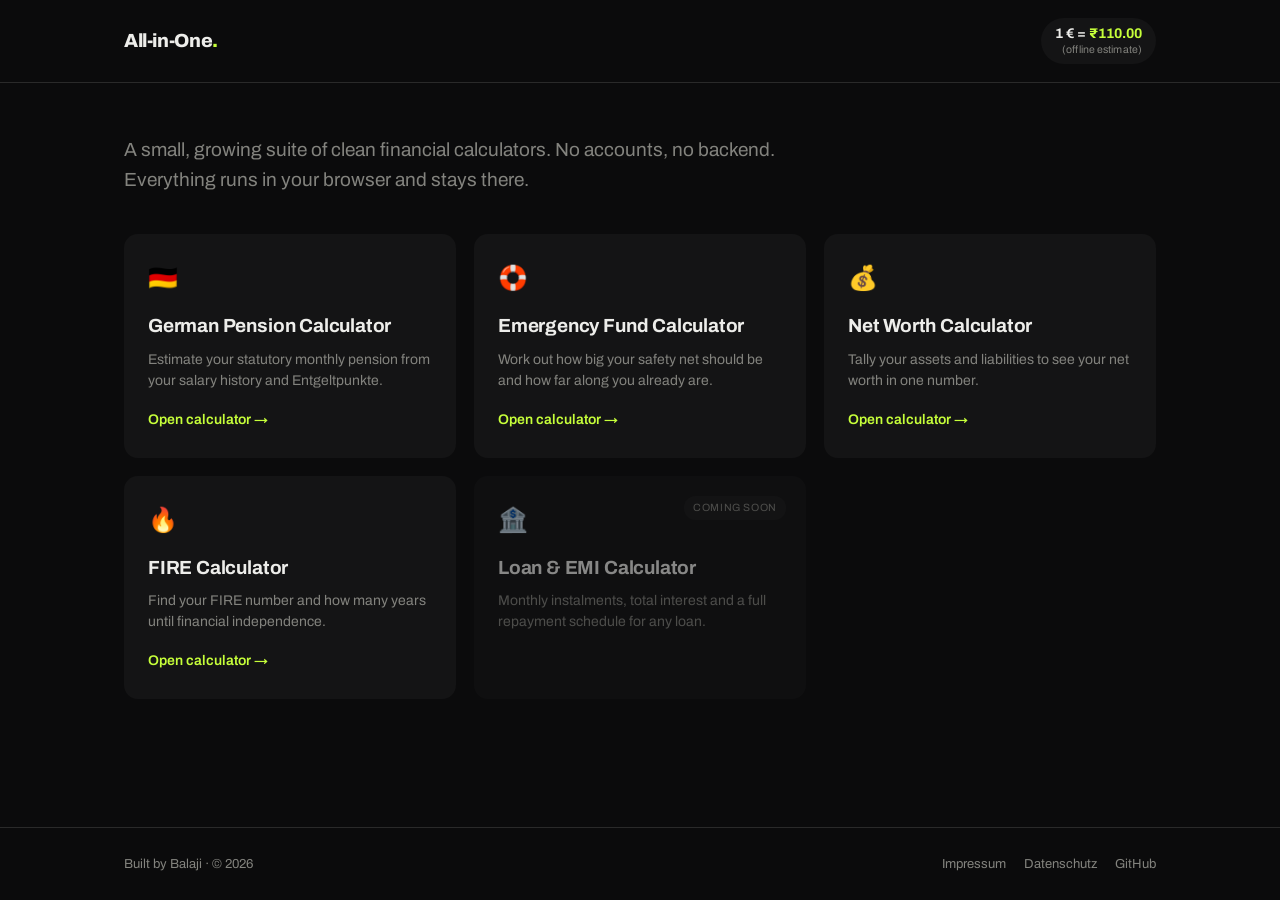
==== index.html @ dd9f87e7 "Simplify net worth, label pension scenarios, redesign scenario cards, add FIRE Part 1: Net Worth sim" ====
<!doctype html>
<html lang="en">
<head>
<meta charset="utf-8">
<meta name="viewport" content="width=device-width, initial-scale=1">
<title>All-in-One · financial calculators</title>
<meta name="description" content="A small, growing suite of clean financial calculators. No accounts, no backend. Everything runs in your browser.">
<meta name="theme-color" content="#0b0b0c">
<link rel="preconnect" href="https://fonts.googleapis.com">
<link rel="preconnect" href="https://fonts.gstatic.com" crossorigin>
<link href="https://fonts.googleapis.com/css2?family=Archivo:wght@400;500;600;700;800&display=swap" rel="stylesheet">
<link rel="stylesheet" href="shared/tokens.css">
</head>
<body data-depth="0">
<main>
  <div class="wrap">
    <p class="intro">A small, growing suite of clean financial calculators. No accounts, no backend. Everything runs in your browser and stays there.</p>

    <!-- Dashboard: shown by home.js only once a calculator has been run -->
    <section class="dashboard" id="dashboard" hidden aria-label="Your snapshot">
      <h2 class="section-kicker">Your snapshot</h2>
      <div class="dash-cards" id="dashCards"></div>
      <div class="synthesis" id="synthesis" hidden></div>
      <div class="synthesis info" id="nwNudge" hidden></div>
    </section>

    <h2 class="section-kicker" id="gridHeading" hidden>More calculators</h2>

    <section class="card-grid" aria-label="Calculators">
      <a class="calc-card" data-calc="pension" href="pension/">
        <span class="calc-icon" aria-hidden="true">🇩🇪</span>
        <h3>German Pension Calculator</h3>
        <p>Estimate your statutory monthly pension from your salary history and Entgeltpunkte.</p>
        <span class="go">Open calculator →</span>
      </a>

      <a class="calc-card" data-calc="emergency" href="emergency-fund/">
        <span class="calc-icon" aria-hidden="true">🛟</span>
        <h3>Emergency Fund Calculator</h3>
        <p>Work out how big your safety net should be and how far along you already are.</p>
        <span class="go">Open calculator →</span>
      </a>

      <a class="calc-card" data-calc="networth" href="net-worth/">
        <span class="calc-icon" aria-hidden="true">💰</span>
        <h3>Net Worth Calculator</h3>
        <p>Tally your assets and liabilities to see your net worth in one number.</p>
        <span class="go">Open calculator →</span>
      </a>

      <a class="calc-card" data-calc="fire" href="fire/">
        <span class="calc-icon" aria-hidden="true">🔥</span>
        <h3>FIRE Calculator</h3>
        <p>Find your FIRE number and how many years until financial independence.</p>
        <span class="go">Open calculator →</span>
      </a>

      <div class="calc-card soon" aria-disabled="true">
        <span class="tag">Coming soon</span>
        <span class="calc-icon" aria-hidden="true">🏦</span>
        <h3>Loan &amp; EMI Calculator</h3>
        <p>Monthly instalments, total interest and a full repayment schedule for any loan.</p>
      </div>
    </section>
  </div>
</main>
<script src="shared/app.js" defer></script>
<script src="home.js" defer></script>
</body>
</html>
---- shared/tokens.css ----
/* ---------------------------------------------------------------------------
   All-in-One: shared design tokens + components
   Identity: dark #0b0b0c bg, lime #c6ff3a accent, Archivo, near-monochrome greys.
   One stylesheet shared by every page (hub, calculators, legal).
--------------------------------------------------------------------------- */

:root{
  --bg:#0b0b0c;
  --panel:#141415;
  --panel-2:#1b1b1c;
  --line:#2a2a2a;
  --text:#ededea;
  --muted:#83837e;
  --muted-2:#5c5c58;
  --accent:#c6ff3a;
  --accent-dim:#9fd12e;
  --font:'Archivo',system-ui,-apple-system,sans-serif;
  --maxw:1080px;
  --radius:14px;
}

*{box-sizing:border-box;}
html{-webkit-text-size-adjust:100%;}
body{
  margin:0;
  background:var(--bg);
  color:var(--text);
  font-family:var(--font);
  font-size:16px;
  line-height:1.55;
  -webkit-font-smoothing:antialiased;
  text-rendering:optimizeLegibility;
  min-height:100vh;
  display:flex;
  flex-direction:column;
}
a{color:var(--accent);text-decoration:none;}
a:hover{text-decoration:underline;}
:focus-visible{outline:2px solid var(--accent);outline-offset:2px;border-radius:4px;}

.wrap{width:100%;max-width:var(--maxw);margin:0 auto;padding:0 24px;}

/* ---------- header ---------- */
.site-header{
  border-bottom:1px solid var(--line);
  padding:18px 0;
}
.site-header .wrap{display:flex;align-items:center;justify-content:space-between;gap:16px;flex-wrap:wrap;}
.brand{
  font-weight:800;
  font-size:19px;
  letter-spacing:-0.02em;
  color:var(--text);
}
.brand:hover{text-decoration:none;}
.brand .dot{color:var(--accent);}

/* EUR/INR rate pill */
.rate-pill{
  display:inline-flex;
  flex-direction:column;
  align-items:flex-end;
  gap:1px;
  background:var(--panel);
  padding:8px 14px;
  border-radius:999px;
  line-height:1.2;
}
.rate-pill .rate-main{
  font-size:14px;
  font-weight:700;
  font-variant-numeric:tabular-nums;
}
.rate-pill .rate-main .accent{color:var(--accent);}
.rate-pill .rate-sub{font-size:10.5px;color:var(--muted);letter-spacing:.01em;}
.rate-pill.loading .rate-main{color:var(--muted);}

/* ---------- main / footer ---------- */
main{flex:1 0 auto;padding:44px 0 72px;}
.site-footer{
  border-top:1px solid var(--line);
  padding:26px 0;
  color:var(--muted);
  font-size:13px;
}
.site-footer .wrap{display:flex;align-items:center;justify-content:space-between;gap:14px;flex-wrap:wrap;}
.site-footer a{color:var(--muted);}
.site-footer a:hover{color:var(--accent);text-decoration:none;}
.site-footer .legal-links{display:flex;gap:18px;flex-wrap:wrap;}

/* ---------- hero ---------- */
.hero{margin:24px 0 48px;}
.hero h1{
  font-size:clamp(40px,7vw,68px);
  font-weight:800;
  letter-spacing:-0.03em;
  line-height:1.02;
  margin:0 0 16px;
}
.hero h1 .accent{color:var(--accent);}
.hero p{font-size:clamp(16px,2.2vw,19px);color:var(--muted);max-width:52ch;margin:0;}

/* ---------- calculator card grid ---------- */
.card-grid{
  display:grid;
  grid-template-columns:repeat(auto-fill,minmax(280px,1fr));
  gap:18px;
}
.calc-card{
  display:block;
  background:var(--panel);
  border-radius:var(--radius);
  padding:26px 24px;
  color:var(--text);
  transition:background .18s ease, transform .18s ease;
  position:relative;
}
a.calc-card:hover{background:var(--panel-2);transform:translateY(-2px);text-decoration:none;}
.calc-card .calc-icon{font-size:24px;margin-bottom:14px;display:block;}
.calc-card h3{margin:0 0 8px;font-size:19px;font-weight:700;letter-spacing:-0.01em;}
.calc-card p{margin:0;color:var(--muted);font-size:14px;line-height:1.5;}
.calc-card .go{
  margin-top:18px;
  display:inline-flex;
  align-items:center;
  gap:6px;
  color:var(--accent);
  font-weight:600;
  font-size:14px;
}
.calc-card.soon{opacity:.55;cursor:not-allowed;}
.calc-card.soon .tag{
  position:absolute;top:20px;right:20px;
  font-size:10.5px;letter-spacing:.06em;text-transform:uppercase;
  color:var(--muted);background:var(--panel-2);
  padding:4px 9px;border-radius:999px;
}

/* ---------- calculator page layout ---------- */
.calc-head{margin:0 0 32px;}
.calc-head h1{font-size:clamp(30px,5vw,44px);font-weight:800;letter-spacing:-0.025em;margin:0 0 10px;}
.calc-head p{color:var(--muted);margin:0;max-width:60ch;}
.back-link{
  display:inline-flex;align-items:center;gap:6px;
  color:var(--muted);font-size:14px;margin-bottom:22px;
}
.back-link:hover{color:var(--accent);text-decoration:none;}

.calc-layout{
  display:grid;
  grid-template-columns:minmax(0,1fr) minmax(0,1fr);
  gap:28px;
  align-items:start;
}
@media (max-width:760px){ .calc-layout{grid-template-columns:1fr;} }

.panel{
  background:var(--panel);
  border-radius:var(--radius);
  padding:26px 24px;
}
.panel h2{font-size:15px;font-weight:700;letter-spacing:.03em;text-transform:uppercase;color:var(--muted);margin:0 0 20px;}

/* ---------- form fields ---------- */
.field{margin-bottom:20px;}
.field:last-child{margin-bottom:0;}
.field > label{
  display:block;
  font-size:14px;
  font-weight:600;
  margin-bottom:2px;
}
.field .de-term{
  display:block;
  font-size:12px;
  color:var(--muted);
  margin-bottom:8px;
}
.field .hint{display:block;font-size:12px;color:var(--muted);margin-top:6px;line-height:1.45;}
input[type="number"],input[type="text"]{
  width:100%;
  background:var(--bg);
  border:1px solid var(--line);
  border-radius:10px;
  color:var(--text);
  font-family:inherit;
  font-size:16px;
  padding:11px 13px;
  font-variant-numeric:tabular-nums;
}
input[type="number"]:focus,input[type="text"]:focus{outline:none;border-color:var(--accent);}
input::placeholder{color:var(--muted-2);}

.seg{display:flex;gap:8px;flex-wrap:wrap;align-items:center;}
.seg-btn{
  background:var(--bg);
  border:1px solid var(--line);
  color:var(--text);
  font-family:inherit;
  font-size:15px;
  font-weight:600;
  padding:9px 16px;
  border-radius:10px;
  cursor:pointer;
  transition:border-color .15s ease,background .15s ease,color .15s ease;
}
.seg-btn:hover{border-color:var(--muted);}
.seg-btn.active{background:var(--accent);border-color:var(--accent);color:#0b0b0c;}
.seg .custom{flex:1;min-width:110px;}

/* ---------- results ---------- */
.result-block{margin-bottom:26px;}
.result-block:last-of-type{margin-bottom:0;}
.result-label{font-size:13px;color:var(--muted);letter-spacing:.02em;margin:0 0 6px;}
.result-label .de-term{display:block;font-size:11.5px;color:var(--muted-2);}
.result-big{
  font-size:clamp(34px,6vw,46px);
  font-weight:800;
  letter-spacing:-0.02em;
  color:var(--accent);
  line-height:1.05;
  font-variant-numeric:tabular-nums;
}
.result-mid{font-size:26px;font-weight:700;font-variant-numeric:tabular-nums;}
.result-inr{font-size:16px;color:var(--muted);margin-top:4px;font-variant-numeric:tabular-nums;}
.result-sep{height:1px;background:var(--line);margin:22px 0;border:0;}
.result-good{color:var(--accent);font-weight:700;font-size:20px;}

/* ---------- disclaimer ---------- */
.disclaimer{
  margin-top:26px;
  background:var(--panel-2);
  border-radius:var(--radius);
  padding:18px 20px;
  font-size:13px;
  line-height:1.6;
  color:var(--muted);
}
.disclaimer strong{color:var(--text);font-weight:700;}

/* ---------- legal pages ---------- */
.legal{max-width:760px;}
.legal h1{font-size:clamp(28px,5vw,40px);font-weight:800;letter-spacing:-0.02em;margin:0 0 8px;}
.legal .kicker{
  font-size:12px;letter-spacing:.06em;text-transform:uppercase;color:var(--muted);margin:0 0 20px;
}
.legal h2{font-size:19px;font-weight:700;margin:30px 0 10px;letter-spacing:-0.01em;}
.legal p{color:var(--muted);line-height:1.7;margin:0 0 12px;}
.legal .identity{
  font-size:15px;line-height:1.75;color:var(--text);margin:6px 0 20px;
}
.legal .en-note{
  background:var(--panel);
  border-radius:12px;
  padding:14px 16px;
  margin:10px 0 4px;
}
.legal .en-note .en-kick{
  margin:0 0 6px;font-size:11px;letter-spacing:.05em;text-transform:uppercase;color:var(--muted);
}
.legal .en-note p{color:var(--text);margin:6px 0 0;}
.legal .stand{margin-top:26px;font-size:12px;color:var(--muted);}

/* the hidden attribute must win over component display rules (e.g. .calc-card) */
[hidden]{display:none !important;}

/* ---------- homepage intro + section kicker ---------- */
.intro{
  color:var(--muted);
  font-size:clamp(16px,2.2vw,19px);
  max-width:62ch;
  margin:8px 0 40px;
}
.section-kicker{
  font-size:13px;font-weight:700;letter-spacing:.06em;text-transform:uppercase;
  color:var(--muted);margin:0 0 16px;
}

/* ---------- homepage dashboard ---------- */
.dashboard{margin-bottom:44px;}
.dash-cards{display:grid;grid-template-columns:repeat(auto-fit,minmax(240px,1fr));gap:18px;}
.dash-card{background:var(--panel);border-radius:var(--radius);padding:24px;}
.dash-card .dash-label{font-size:13px;color:var(--muted);margin:0 0 8px;}
.dash-card .dash-big{
  font-size:clamp(27px,4.5vw,38px);font-weight:800;letter-spacing:-0.02em;
  color:var(--accent);line-height:1.05;font-variant-numeric:tabular-nums;
}
.dash-card .dash-sub{margin:10px 0 0;color:var(--muted);font-size:13.5px;font-variant-numeric:tabular-nums;}
.dash-card .recalc{display:inline-block;margin-top:14px;font-size:13.5px;font-weight:600;color:var(--accent);}
.dash-card .recalc:hover{text-decoration:none;color:var(--accent-dim);}

.synthesis{
  margin-top:20px;background:var(--panel-2);border-radius:var(--radius);
  padding:18px 20px;border-left:3px solid var(--accent);
}
.synthesis .lead{margin:0;font-weight:700;font-size:16px;color:var(--text);line-height:1.5;}
.synthesis .lead .accent{color:var(--accent);}
.synthesis .secondary{margin:8px 0 0;color:var(--muted);font-size:14px;line-height:1.5;}
.synthesis.ok .lead{color:var(--accent);}
.synthesis.info{border-left-color:var(--line);}

/* ---------- pension net breakdown (receipt) ---------- */
.receipt{display:flex;flex-direction:column;gap:12px;}
.receipt-row{display:flex;justify-content:space-between;align-items:baseline;gap:16px;}
.receipt-label{font-size:14px;color:var(--muted);}
.receipt-label .de-term{display:block;font-size:11.5px;color:var(--muted-2);margin-top:1px;}
.receipt-amt{font-size:16px;font-weight:600;font-variant-numeric:tabular-nums;white-space:nowrap;color:var(--text);}
.caveat{margin:14px 0 0;font-size:12px;line-height:1.55;color:var(--muted);}

/* ---------- collapsible sections (details/summary) ---------- */
.expando{background:var(--panel);border-radius:var(--radius);margin-top:20px;overflow:hidden;}
.expando > summary{
  list-style:none;cursor:pointer;padding:20px 24px;
  display:flex;align-items:center;justify-content:space-between;gap:12px;
  font-weight:700;font-size:17px;letter-spacing:-0.01em;
}
.expando > summary::-webkit-details-marker{display:none;}
.expando > summary:hover{color:var(--accent);}
.expando > summary .chev{color:var(--muted);transition:transform .2s ease;font-size:20px;line-height:1;}
.expando[open] > summary .chev{transform:rotate(90deg);}
.expando[open] > summary{color:var(--accent);}
.expando-body{padding:0 24px 26px;}
.expando-sub{color:var(--muted);font-size:14px;margin:0 0 20px;max-width:60ch;}
.expando-grid{display:grid;grid-template-columns:minmax(0,1fr) minmax(0,1fr);gap:28px;align-items:start;}
@media (max-width:640px){ .expando-grid{grid-template-columns:1fr;} }
.readout-static{font-size:16px;font-weight:600;padding:10px 0;font-variant-numeric:tabular-nums;}
.result-sub-real{margin:4px 0 0;font-size:13px;color:var(--muted);font-variant-numeric:tabular-nums;}
.unvested-note{color:var(--muted);font-size:13.5px;line-height:1.65;}
.unvested-note strong{color:var(--text);}

/* ---------- net worth: rows + liquid/illiquid split ---------- */
.nw-group{margin-bottom:24px;}
.nw-group:last-child{margin-bottom:0;}
.nw-group h3{font-size:13px;font-weight:700;letter-spacing:.05em;text-transform:uppercase;color:var(--muted);margin:0 0 4px;}
.nw-row{display:flex;align-items:center;justify-content:space-between;gap:14px;padding:9px 0;border-bottom:1px solid var(--line);}
.nw-row:last-of-type{border-bottom:0;}
.nw-row label{font-size:14px;color:var(--text);}
.nw-row input[type="number"]{width:150px;text-align:right;padding:8px 11px;}
.nw-subtotal{display:flex;justify-content:space-between;font-size:13px;color:var(--muted);padding-top:10px;font-variant-numeric:tabular-nums;}
.nw-subtotal .amt{color:var(--text);font-weight:600;}

.split-bar{display:flex;height:14px;border-radius:999px;overflow:hidden;background:var(--panel-2);margin:10px 0 12px;}
.split-bar .seg-liquid{background:var(--accent);}
.split-bar .seg-illiquid{background:var(--muted-2);}
.split-legend{display:flex;gap:20px;flex-wrap:wrap;font-size:12.5px;color:var(--muted);font-variant-numeric:tabular-nums;}
.split-legend .dot{display:inline-block;width:9px;height:9px;border-radius:50%;margin-right:6px;vertical-align:middle;}
.split-legend .dot.liquid{background:var(--accent);}
.split-legend .dot.illiquid{background:var(--muted-2);}

/* ---------- dashboard: pension sublabel + secondary leave line ---------- */
.dash-label .dash-sublabel{font-weight:400;color:var(--muted);font-size:12px;}
.dash-card .dash-leave{margin-top:8px;padding-top:8px;border-top:1px solid var(--line);color:var(--muted);font-size:13px;font-variant-numeric:tabular-nums;}

/* ---------- pension scenario preview cards ---------- */
.scenario-card{background:var(--panel);border-radius:var(--radius);margin-top:20px;overflow:hidden;}
.scenario-card > summary{
  list-style:none;cursor:pointer;padding:20px 24px;
  display:flex;align-items:center;justify-content:space-between;gap:16px;flex-wrap:wrap;
}
.scenario-card > summary::-webkit-details-marker{display:none;}
.scenario-card > summary:hover .scenario-title{color:var(--accent);}
.scenario-title{font-weight:700;font-size:17px;letter-spacing:-0.01em;}
.scenario-right{display:flex;align-items:center;gap:14px;}
.scenario-preview{font-variant-numeric:tabular-nums;font-weight:700;color:var(--accent);font-size:16px;text-align:right;}
.scenario-preview.empty{color:var(--muted);font-weight:600;font-size:14px;}
.scenario-cta{color:var(--muted);font-size:13px;white-space:nowrap;}
.scenario-card > summary .chev{color:var(--muted);transition:transform .2s ease;font-size:20px;line-height:1;}
.scenario-card[open] > summary .chev{transform:rotate(90deg);}
.scenario-card[open] > summary{border-bottom:1px solid var(--line);}
.scenario-card .expando-body{padding:24px;}

/* ---------- net worth: dynamic custom categories ---------- */
.nw-cat-row{display:flex;align-items:center;gap:10px;padding:9px 0;border-bottom:1px solid var(--line);}
.nw-cat-row input[type="text"]{flex:1 1 auto;min-width:0;padding:8px 11px;}
.nw-cat-row input[type="number"]{width:130px;text-align:right;padding:8px 11px;}
.nw-cat-remove{
  background:none;border:0;color:var(--muted);cursor:pointer;font-size:22px;line-height:1;
  padding:2px 6px;border-radius:8px;flex:0 0 auto;
}
.nw-cat-remove:hover{color:var(--accent);}
.nw-add-btn{
  margin-top:12px;background:none;border:1px dashed var(--line);color:var(--muted);
  font-family:inherit;font-size:14px;font-weight:600;padding:9px 14px;border-radius:10px;cursor:pointer;
  transition:border-color .15s ease,color .15s ease;
}
.nw-add-btn:hover{border-color:var(--accent);color:var(--accent);}

.visually-hidden{position:absolute;width:1px;height:1px;overflow:hidden;clip:rect(0 0 0 0);}
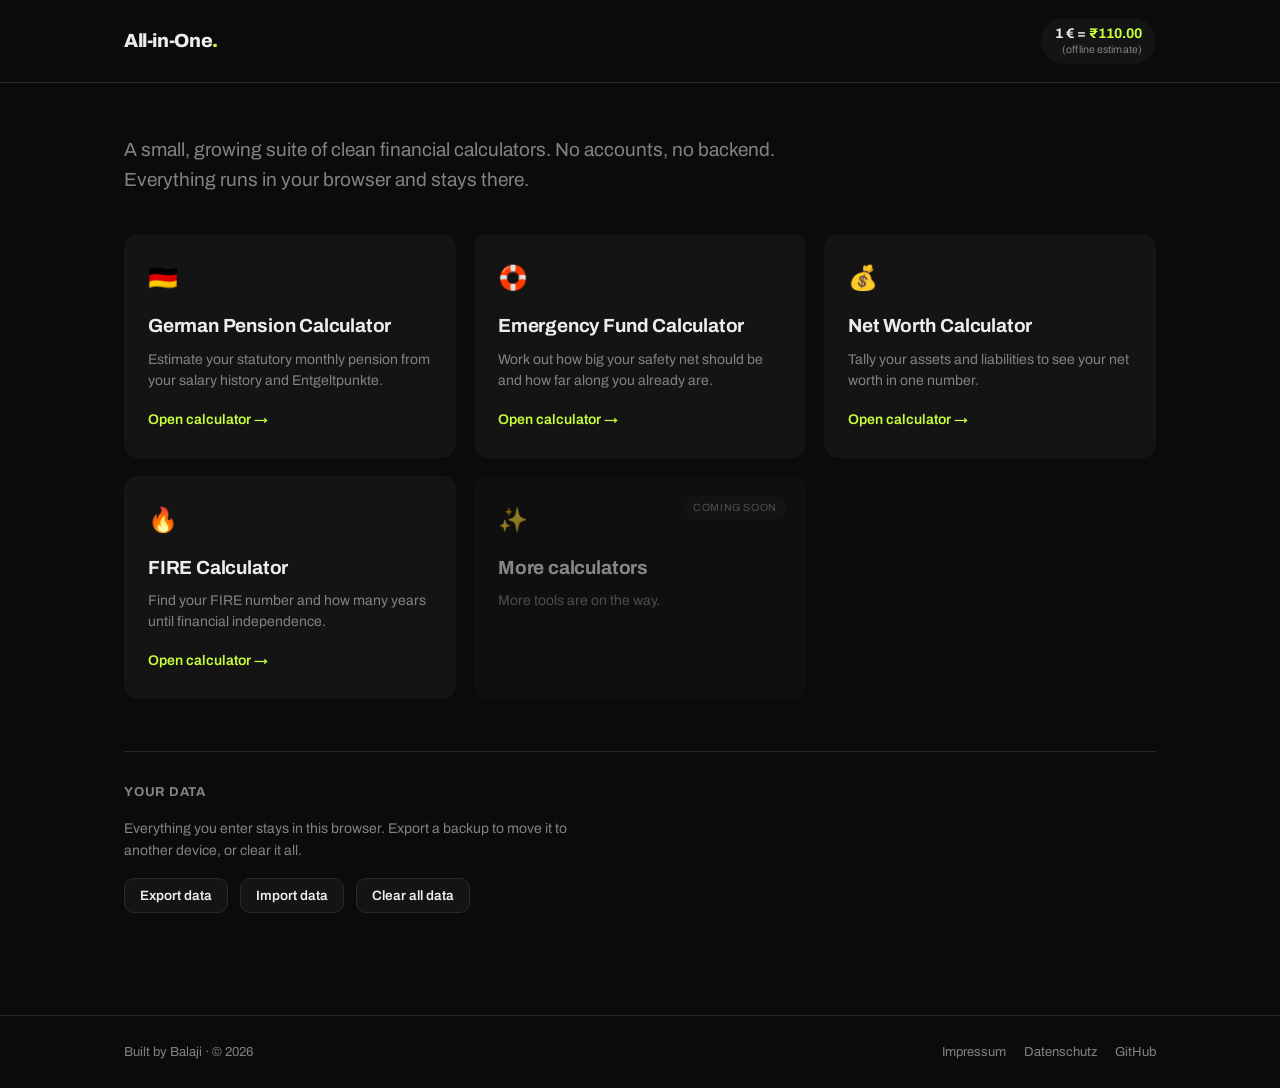
==== commit cc43b111: "Pension dual combined totals; touched-flag dashboard; clear/import/export/PNG; grid cleanup Part 1: " ====
--- a/index.html
+++ b/index.html
@@ -18,10 +18,15 @@
 
     <!-- Dashboard: shown by home.js only once a calculator has been run -->
     <section class="dashboard" id="dashboard" hidden aria-label="Your snapshot">
-      <h2 class="section-kicker">Your snapshot</h2>
-      <div class="dash-cards" id="dashCards"></div>
-      <div class="synthesis" id="synthesis" hidden></div>
-      <div class="synthesis info" id="nwNudge" hidden></div>
+      <div class="dash-head">
+        <h2 class="section-kicker" style="margin:0">Your snapshot</h2>
+        <button type="button" class="tool-btn" id="exportImgBtn">Export as image</button>
+      </div>
+      <div id="dashCapture">
+        <div class="dash-cards" id="dashCards"></div>
+        <div class="synthesis" id="synthesis" hidden></div>
+        <div class="synthesis info" id="nwNudge" hidden></div>
+      </div>
     </section>
 
     <h2 class="section-kicker" id="gridHeading" hidden>More calculators</h2>
@@ -57,14 +62,27 @@
 
       <div class="calc-card soon" aria-disabled="true">
         <span class="tag">Coming soon</span>
-        <span class="calc-icon" aria-hidden="true">🏦</span>
-        <h3>Loan &amp; EMI Calculator</h3>
-        <p>Monthly instalments, total interest and a full repayment schedule for any loan.</p>
+        <span class="calc-icon" aria-hidden="true">✨</span>
+        <h3>More calculators</h3>
+        <p>More tools are on the way.</p>
       </div>
+    </section>
+
+    <section class="data-tools" aria-label="Your data">
+      <h2 class="section-kicker">Your data</h2>
+      <p class="data-tools-note">Everything you enter stays in this browser. Export a backup to move it to another device, or clear it all.</p>
+      <div class="data-tools-row">
+        <button type="button" class="tool-btn" id="exportDataBtn">Export data</button>
+        <button type="button" class="tool-btn" id="importDataBtn">Import data</button>
+        <input type="file" id="importFileInput" accept="application/json,.json" hidden>
+        <button type="button" class="tool-btn danger" id="clearDataBtn">Clear all data</button>
+      </div>
+      <p class="data-tools-msg" id="dataMsg" role="status" aria-live="polite"></p>
     </section>
   </div>
 </main>
 <script src="shared/app.js" defer></script>
+<script src="shared/html2canvas.min.js" defer></script>
 <script src="home.js" defer></script>
 </body>
 </html>
--- a/shared/tokens.css
+++ b/shared/tokens.css
@@ -278,6 +278,24 @@
 
 /* ---------- homepage dashboard ---------- */
 .dashboard{margin-bottom:44px;}
+.dash-head{display:flex;align-items:center;justify-content:space-between;gap:12px;margin:0 0 16px;flex-wrap:wrap;}
+
+/* utility buttons (export image / data tools) */
+.tool-btn{
+  background:var(--panel);border:1px solid var(--line);color:var(--text);
+  font-family:inherit;font-size:13.5px;font-weight:600;padding:9px 15px;border-radius:10px;cursor:pointer;
+  transition:border-color .15s ease,color .15s ease;
+}
+.tool-btn:hover{border-color:var(--accent);color:var(--accent);}
+.tool-btn:disabled{opacity:.6;cursor:default;}
+.tool-btn.danger:hover{border-color:#ff6b6b;color:#ff6b6b;}
+
+.data-tools{margin-top:52px;border-top:1px solid var(--line);padding-top:30px;}
+.data-tools-note{color:var(--muted);font-size:14px;margin:0 0 16px;max-width:60ch;}
+.data-tools-row{display:flex;gap:12px;flex-wrap:wrap;align-items:center;}
+.data-tools-msg{margin:14px 0 0;font-size:13.5px;min-height:1.2em;}
+.data-tools-msg.ok{color:var(--accent);}
+.data-tools-msg.err{color:#ff6b6b;}
 .dash-cards{display:grid;grid-template-columns:repeat(auto-fit,minmax(240px,1fr));gap:18px;}
 .dash-card{background:var(--panel);border-radius:var(--radius);padding:24px;}
 .dash-card .dash-label{font-size:13px;color:var(--muted);margin:0 0 8px;}
@@ -332,10 +350,20 @@
 .nw-group{margin-bottom:24px;}
 .nw-group:last-child{margin-bottom:0;}
 .nw-group h3{font-size:13px;font-weight:700;letter-spacing:.05em;text-transform:uppercase;color:var(--muted);margin:0 0 4px;}
-.nw-row{display:flex;align-items:center;justify-content:space-between;gap:14px;padding:9px 0;border-bottom:1px solid var(--line);}
-.nw-row:last-of-type{border-bottom:0;}
-.nw-row label{font-size:14px;color:var(--text);}
-.nw-row input[type="number"]{width:150px;text-align:right;padding:8px 11px;}
+/* All rows (preset + dynamic) share one grid so the name column, the amount
+   column and the remove slot line up vertically regardless of row type. */
+.nw-row{
+  display:grid;
+  grid-template-columns:minmax(0,1fr) 150px 26px;
+  align-items:center;
+  column-gap:12px;
+  padding:9px 0;
+  border-bottom:1px solid var(--line);
+}
+.nw-row label{font-size:14px;color:var(--text);min-width:0;}
+.nw-row input{padding:8px 11px;min-width:0;}
+.nw-row input[type="number"]{width:100%;text-align:right;font-variant-numeric:tabular-nums;}
+.nw-row input[type="text"]{width:100%;}
 .nw-subtotal{display:flex;justify-content:space-between;font-size:13px;color:var(--muted);padding-top:10px;font-variant-numeric:tabular-nums;}
 .nw-subtotal .amt{color:var(--text);font-weight:600;}
 
@@ -350,6 +378,12 @@
 /* ---------- dashboard: pension sublabel + secondary leave line ---------- */
 .dash-label .dash-sublabel{font-weight:400;color:var(--muted);font-size:12px;}
 .dash-card .dash-leave{margin-top:8px;padding-top:8px;border-top:1px solid var(--line);color:var(--muted);font-size:13px;font-variant-numeric:tabular-nums;}
+
+/* ---------- pension: two combined totals ---------- */
+.combo{margin-top:8px;}
+.combo + .combo{margin-top:18px;padding-top:16px;border-top:1px solid var(--line);}
+.combo-label{font-size:13px;color:var(--muted);margin:0 0 3px;}
+.combo-label .combo-sub{display:block;font-size:11.5px;color:var(--muted-2);}
 
 /* ---------- pension scenario preview cards ---------- */
 .scenario-card{background:var(--panel);border-radius:var(--radius);margin-top:20px;overflow:hidden;}
@@ -370,12 +404,10 @@
 .scenario-card .expando-body{padding:24px;}
 
 /* ---------- net worth: dynamic custom categories ---------- */
-.nw-cat-row{display:flex;align-items:center;gap:10px;padding:9px 0;border-bottom:1px solid var(--line);}
-.nw-cat-row input[type="text"]{flex:1 1 auto;min-width:0;padding:8px 11px;}
-.nw-cat-row input[type="number"]{width:130px;text-align:right;padding:8px 11px;}
+/* Dynamic rows reuse .nw-row (grid); the remove button sits in the 3rd column. */
 .nw-cat-remove{
   background:none;border:0;color:var(--muted);cursor:pointer;font-size:22px;line-height:1;
-  padding:2px 6px;border-radius:8px;flex:0 0 auto;
+  padding:2px 4px;border-radius:8px;justify-self:center;
 }
 .nw-cat-remove:hover{color:var(--accent);}
 .nw-add-btn{
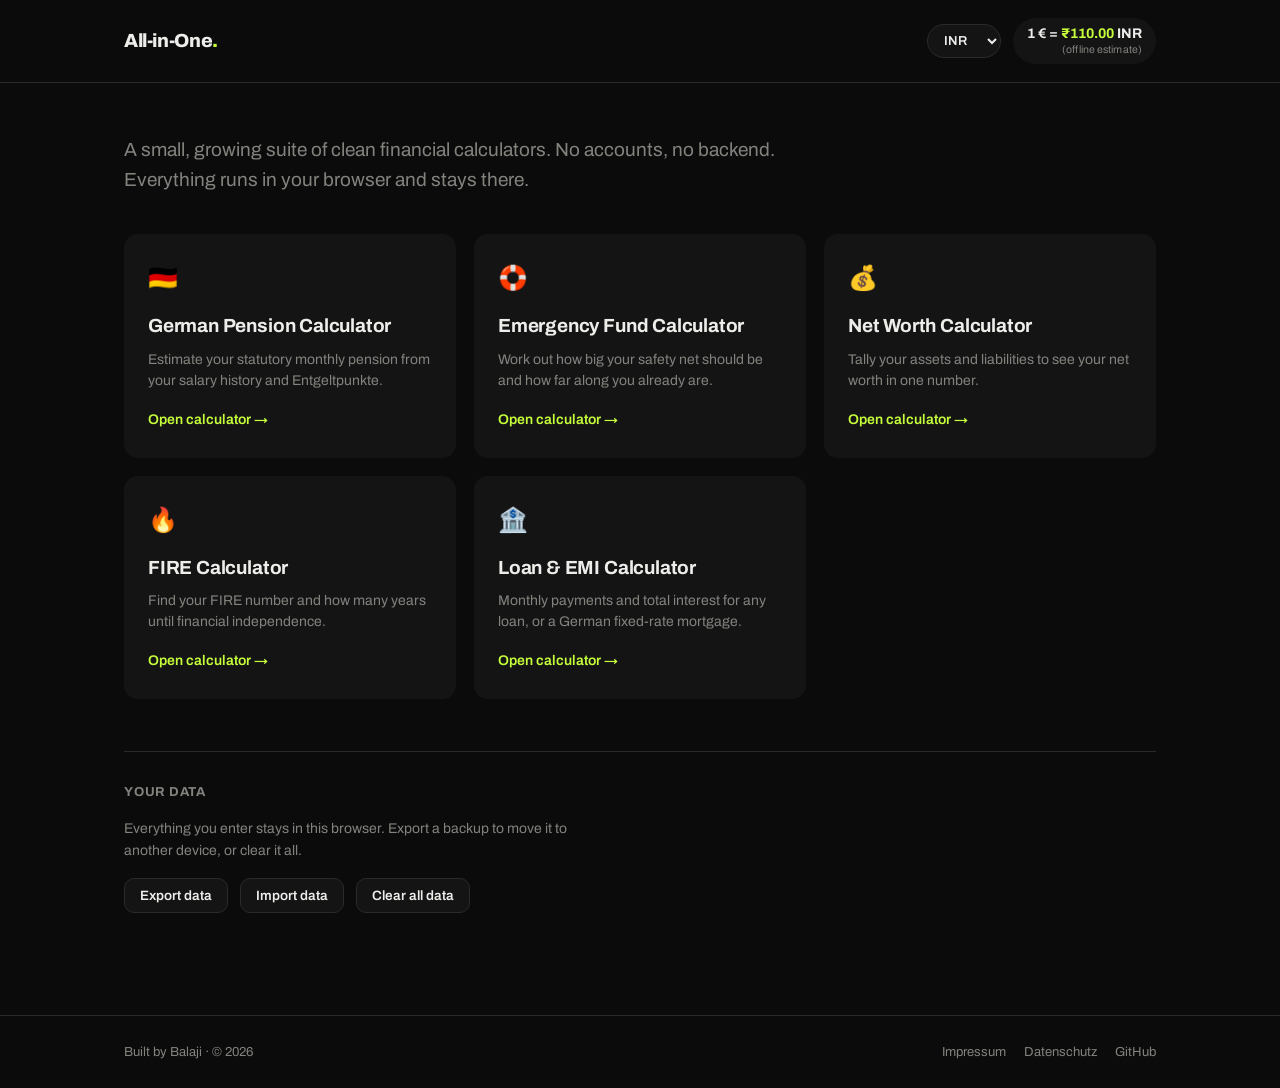
==== commit 96d78e2b: "Add Loan & EMI calculator (/loan/): standard + German Annuitätendarlehen New route with a mode toggl" ====
--- a/index.html
+++ b/index.html
@@ -60,12 +60,12 @@
         <span class="go">Open calculator →</span>
       </a>
 
-      <div class="calc-card soon" aria-disabled="true">
-        <span class="tag">Coming soon</span>
-        <span class="calc-icon" aria-hidden="true">✨</span>
-        <h3>More calculators</h3>
-        <p>More tools are on the way.</p>
-      </div>
+      <a class="calc-card" data-calc="loan" href="loan/">
+        <span class="calc-icon" aria-hidden="true">🏦</span>
+        <h3>Loan &amp; EMI Calculator</h3>
+        <p>Monthly payments and total interest for any loan, or a German fixed-rate mortgage.</p>
+        <span class="go">Open calculator →</span>
+      </a>
     </section>
 
     <section class="data-tools" aria-label="Your data">
--- a/shared/tokens.css
+++ b/shared/tokens.css
@@ -46,6 +46,14 @@
   padding:18px 0;
 }
 .site-header .wrap{display:flex;align-items:center;justify-content:space-between;gap:16px;flex-wrap:wrap;}
+.header-right{display:flex;align-items:center;gap:12px;}
+.currency-select{
+  background:var(--panel);border:1px solid var(--line);color:var(--text);
+  font-family:inherit;font-size:13px;font-weight:600;padding:8px 12px;border-radius:999px;cursor:pointer;
+  transition:border-color .15s ease;
+}
+.currency-select:hover{border-color:var(--accent);}
+.currency-select:focus-visible{outline:2px solid var(--accent);outline-offset:2px;}
 .brand{
   font-weight:800;
   font-size:19px;
@@ -297,14 +305,15 @@
 .data-tools-msg.ok{color:var(--accent);}
 .data-tools-msg.err{color:#ff6b6b;}
 .dash-cards{display:grid;grid-template-columns:repeat(auto-fit,minmax(240px,1fr));gap:18px;}
-.dash-card{background:var(--panel);border-radius:var(--radius);padding:24px;}
+.dash-card{background:var(--panel);border-radius:var(--radius);padding:24px;display:flex;flex-direction:column;}
 .dash-card .dash-label{font-size:13px;color:var(--muted);margin:0 0 8px;}
 .dash-card .dash-big{
   font-size:clamp(27px,4.5vw,38px);font-weight:800;letter-spacing:-0.02em;
   color:var(--accent);line-height:1.05;font-variant-numeric:tabular-nums;
 }
 .dash-card .dash-sub{margin:10px 0 0;color:var(--muted);font-size:13.5px;font-variant-numeric:tabular-nums;}
-.dash-card .recalc{display:inline-block;margin-top:14px;font-size:13.5px;font-weight:600;color:var(--accent);}
+/* margin-top:auto pins Recalculate to the bottom so links align across cards of unequal height */
+.dash-card .recalc{align-self:flex-start;margin-top:auto;padding-top:16px;font-size:13.5px;font-weight:600;color:var(--accent);}
 .dash-card .recalc:hover{text-decoration:none;color:var(--accent-dim);}
 
 .synthesis{
@@ -417,4 +426,30 @@
 }
 .nw-add-btn:hover{border-color:var(--accent);color:var(--accent);}
 
+/* ---------- loan: mode tabs, tenure row, amortization + compare tables ---------- */
+.mode-tabs{display:inline-flex;gap:4px;background:var(--panel);border-radius:999px;padding:4px;margin:0 0 28px;flex-wrap:wrap;}
+.mode-tab{
+  background:none;border:0;color:var(--muted);font-family:inherit;font-size:14px;font-weight:600;
+  padding:9px 16px;border-radius:999px;cursor:pointer;transition:background .15s ease,color .15s ease;
+}
+.mode-tab:hover{color:var(--text);}
+.mode-tab.active{background:var(--accent);color:#0b0b0c;}
+.mode-tab .mode-sub{font-weight:500;opacity:.75;font-size:12.5px;}
+
+.tenure-row{display:flex;gap:10px;align-items:center;flex-wrap:wrap;}
+.tenure-row input[type="number"]{flex:1;min-width:90px;}
+
+.amort-scroll{overflow-x:auto;margin-top:4px;}
+.amort-table{width:100%;border-collapse:collapse;font-size:13.5px;font-variant-numeric:tabular-nums;}
+.amort-table th{
+  text-align:right;font-weight:700;color:var(--muted);font-size:12px;letter-spacing:.03em;text-transform:uppercase;
+  padding:8px 10px;border-bottom:1px solid var(--line);white-space:nowrap;
+}
+.amort-table th:first-child{text-align:left;}
+.amort-table td{text-align:right;padding:8px 10px;border-bottom:1px solid var(--line);white-space:nowrap;}
+.amort-table td:first-child{text-align:left;color:var(--muted);}
+.amort-table tbody tr:last-child td{border-bottom:0;}
+.cmp-table td:first-child{color:var(--muted);}
+.cmp-best{color:var(--accent);font-weight:700;}
+
 .visually-hidden{position:absolute;width:1px;height:1px;overflow:hidden;clip:rect(0 0 0 0);}
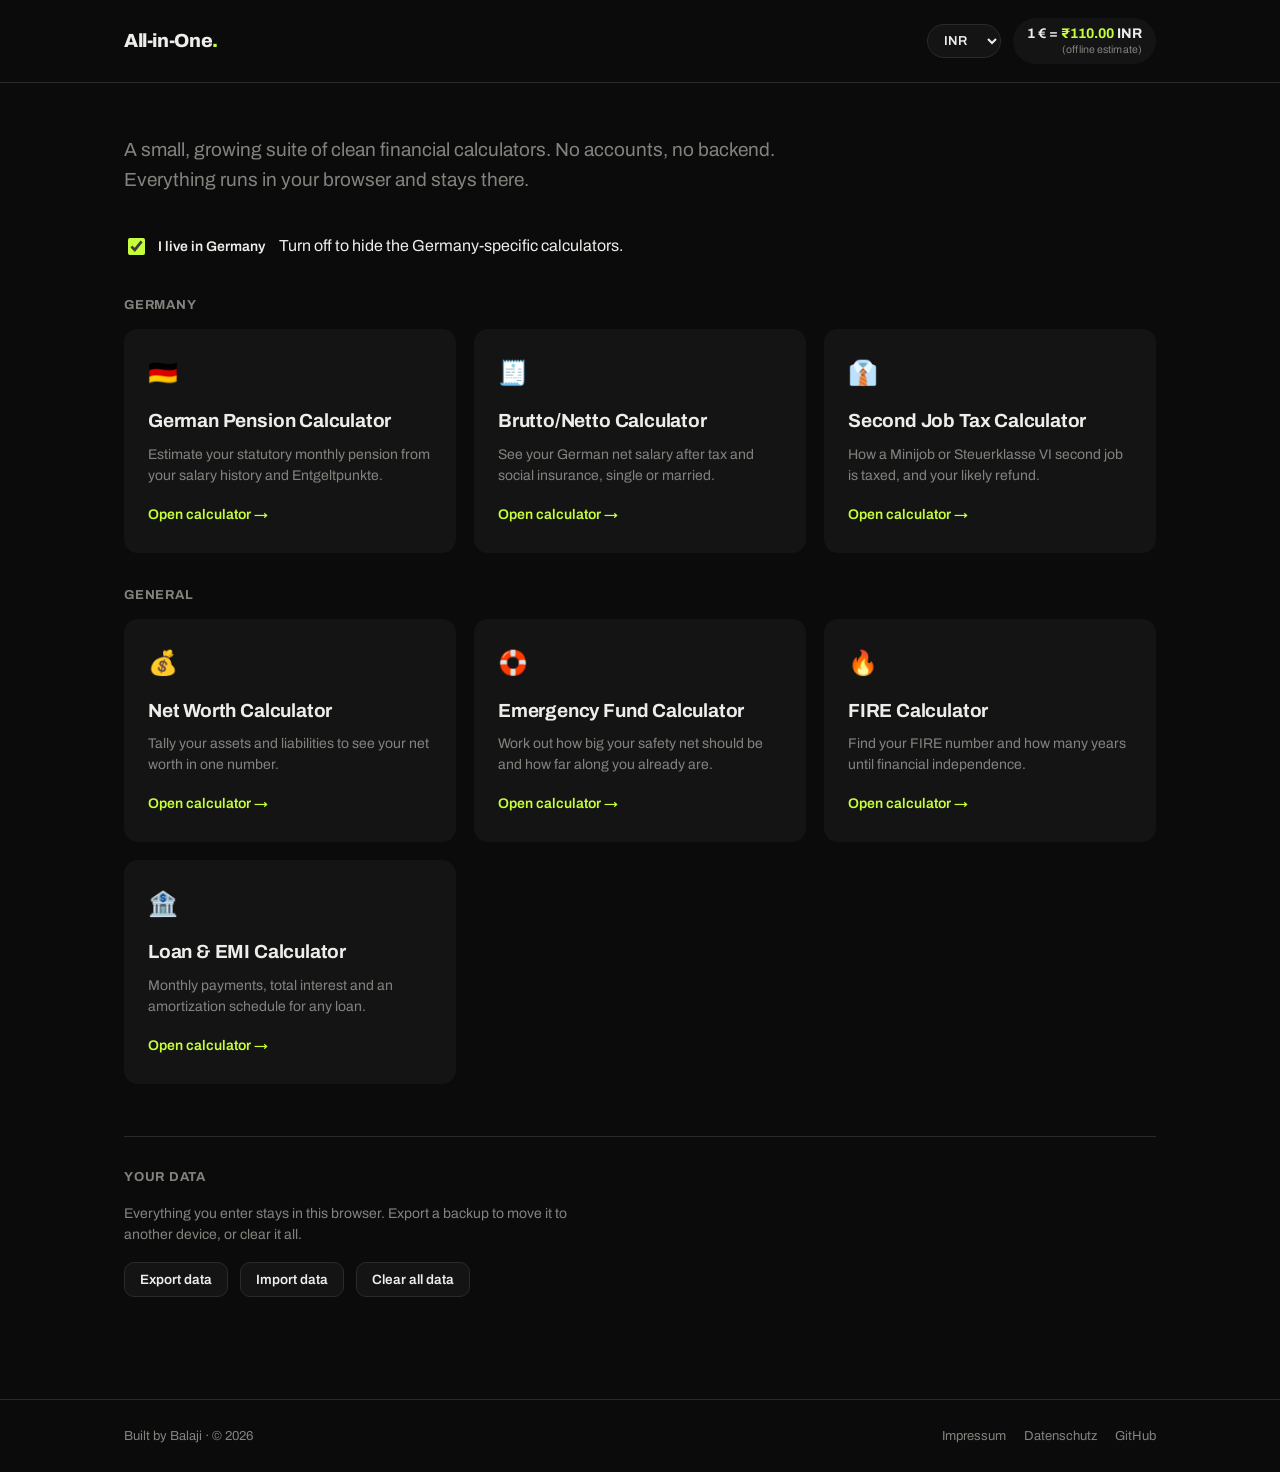
==== commit d31860ae: "Add Brutto/Netto + Second Job calculators; Germany/General homepage groups Shared German payroll eng" ====
--- a/index.html
+++ b/index.html
@@ -16,6 +16,11 @@
   <div class="wrap">
     <p class="intro">A small, growing suite of clean financial calculators. No accounts, no backend. Everything runs in your browser and stays there.</p>
 
+    <div class="region-toggle">
+      <label class="check-row"><input type="checkbox" id="inGermanyToggle" checked> I live in Germany</label>
+      <span class="hint">Turn off to hide the Germany-specific calculators.</span>
+    </div>
+
     <!-- Dashboard: shown by home.js only once a calculator has been run -->
     <section class="dashboard" id="dashboard" hidden aria-label="Your snapshot">
       <div class="dash-head">
@@ -23,50 +28,72 @@
         <button type="button" class="tool-btn" id="exportImgBtn">Export as image</button>
       </div>
       <div id="dashCapture">
-        <div class="dash-cards" id="dashCards"></div>
+        <div class="dash-group" id="dashGrpGermany" hidden>
+          <h3 class="dash-group-label">Germany</h3>
+          <div class="dash-cards" id="dashCardsGermany"></div>
+        </div>
+        <div class="dash-group" id="dashGrpGeneral" hidden>
+          <h3 class="dash-group-label">General</h3>
+          <div class="dash-cards" id="dashCardsGeneral"></div>
+        </div>
         <div class="synthesis" id="synthesis" hidden></div>
         <div class="synthesis info" id="nwNudge" hidden></div>
       </div>
     </section>
 
-    <h2 class="section-kicker" id="gridHeading" hidden>More calculators</h2>
+    <div class="calc-group" id="grpGermany">
+      <h2 class="section-kicker">Germany</h2>
+      <section class="card-grid" aria-label="Germany calculators">
+        <a class="calc-card" data-calc="pension" href="pension/">
+          <span class="calc-icon" aria-hidden="true">🇩🇪</span>
+          <h3>German Pension Calculator</h3>
+          <p>Estimate your statutory monthly pension from your salary history and Entgeltpunkte.</p>
+          <span class="go">Open calculator →</span>
+        </a>
+        <a class="calc-card" data-calc="bruttonetto" href="brutto-netto/">
+          <span class="calc-icon" aria-hidden="true">🧾</span>
+          <h3>Brutto/Netto Calculator</h3>
+          <p>See your German net salary after tax and social insurance, single or married.</p>
+          <span class="go">Open calculator →</span>
+        </a>
+        <a class="calc-card" data-calc="secondjob" href="second-job/">
+          <span class="calc-icon" aria-hidden="true">👔</span>
+          <h3>Second Job Tax Calculator</h3>
+          <p>How a Minijob or Steuerklasse VI second job is taxed, and your likely refund.</p>
+          <span class="go">Open calculator →</span>
+        </a>
+      </section>
+    </div>
 
-    <section class="card-grid" aria-label="Calculators">
-      <a class="calc-card" data-calc="pension" href="pension/">
-        <span class="calc-icon" aria-hidden="true">🇩🇪</span>
-        <h3>German Pension Calculator</h3>
-        <p>Estimate your statutory monthly pension from your salary history and Entgeltpunkte.</p>
-        <span class="go">Open calculator →</span>
-      </a>
-
-      <a class="calc-card" data-calc="emergency" href="emergency-fund/">
-        <span class="calc-icon" aria-hidden="true">🛟</span>
-        <h3>Emergency Fund Calculator</h3>
-        <p>Work out how big your safety net should be and how far along you already are.</p>
-        <span class="go">Open calculator →</span>
-      </a>
-
-      <a class="calc-card" data-calc="networth" href="net-worth/">
-        <span class="calc-icon" aria-hidden="true">💰</span>
-        <h3>Net Worth Calculator</h3>
-        <p>Tally your assets and liabilities to see your net worth in one number.</p>
-        <span class="go">Open calculator →</span>
-      </a>
-
-      <a class="calc-card" data-calc="fire" href="fire/">
-        <span class="calc-icon" aria-hidden="true">🔥</span>
-        <h3>FIRE Calculator</h3>
-        <p>Find your FIRE number and how many years until financial independence.</p>
-        <span class="go">Open calculator →</span>
-      </a>
-
-      <a class="calc-card" data-calc="loan" href="loan/">
-        <span class="calc-icon" aria-hidden="true">🏦</span>
-        <h3>Loan &amp; EMI Calculator</h3>
-        <p>Monthly payments and total interest for any loan, or a German fixed-rate mortgage.</p>
-        <span class="go">Open calculator →</span>
-      </a>
-    </section>
+    <div class="calc-group" id="grpGeneral">
+      <h2 class="section-kicker">General</h2>
+      <section class="card-grid" aria-label="General calculators">
+        <a class="calc-card" data-calc="networth" href="net-worth/">
+          <span class="calc-icon" aria-hidden="true">💰</span>
+          <h3>Net Worth Calculator</h3>
+          <p>Tally your assets and liabilities to see your net worth in one number.</p>
+          <span class="go">Open calculator →</span>
+        </a>
+        <a class="calc-card" data-calc="emergency" href="emergency-fund/">
+          <span class="calc-icon" aria-hidden="true">🛟</span>
+          <h3>Emergency Fund Calculator</h3>
+          <p>Work out how big your safety net should be and how far along you already are.</p>
+          <span class="go">Open calculator →</span>
+        </a>
+        <a class="calc-card" data-calc="fire" href="fire/">
+          <span class="calc-icon" aria-hidden="true">🔥</span>
+          <h3>FIRE Calculator</h3>
+          <p>Find your FIRE number and how many years until financial independence.</p>
+          <span class="go">Open calculator →</span>
+        </a>
+        <a class="calc-card" data-calc="loan" href="loan/">
+          <span class="calc-icon" aria-hidden="true">🏦</span>
+          <h3>Loan &amp; EMI Calculator</h3>
+          <p>Monthly payments, total interest and an amortization schedule for any loan.</p>
+          <span class="go">Open calculator →</span>
+        </a>
+      </section>
+    </div>
 
     <section class="data-tools" aria-label="Your data">
       <h2 class="section-kicker">Your data</h2>
--- a/shared/tokens.css
+++ b/shared/tokens.css
@@ -284,6 +284,14 @@
   color:var(--muted);margin:0 0 16px;
 }
 
+/* ---------- homepage region toggle + calculator groups ---------- */
+.region-toggle{display:flex;align-items:center;gap:14px;flex-wrap:wrap;margin:0 0 36px;}
+.region-toggle .check-row{font-weight:600;}
+.calc-group{margin-bottom:32px;}
+.calc-group .section-kicker{margin-bottom:14px;}
+.dash-group{margin-bottom:22px;}
+.dash-group-label{font-size:12px;font-weight:700;letter-spacing:.06em;text-transform:uppercase;color:var(--muted);margin:0 0 12px;}
+
 /* ---------- homepage dashboard ---------- */
 .dashboard{margin-bottom:44px;}
 .dash-head{display:flex;align-items:center;justify-content:space-between;gap:12px;margin:0 0 16px;flex-wrap:wrap;}
@@ -426,16 +434,25 @@
 }
 .nw-add-btn:hover{border-color:var(--accent);color:var(--accent);}
 
-/* ---------- loan: mode tabs, tenure row, amortization + compare tables ---------- */
+/* ---------- mode tabs (Single/Married etc.) ---------- */
 .mode-tabs{display:inline-flex;gap:4px;background:var(--panel);border-radius:999px;padding:4px;margin:0 0 28px;flex-wrap:wrap;}
 .mode-tab{
   background:none;border:0;color:var(--muted);font-family:inherit;font-size:14px;font-weight:600;
-  padding:9px 16px;border-radius:999px;cursor:pointer;transition:background .15s ease,color .15s ease;
+  padding:9px 18px;border-radius:999px;cursor:pointer;transition:background .15s ease,color .15s ease;
 }
 .mode-tab:hover{color:var(--text);}
 .mode-tab.active{background:var(--accent);color:#0b0b0c;}
-.mode-tab .mode-sub{font-weight:500;opacity:.75;font-size:12.5px;}
-
+
+/* checkbox rows + select fields */
+.check-row{display:flex;align-items:center;gap:10px;cursor:pointer;font-size:14px;color:var(--text);}
+.check-row input[type="checkbox"]{width:17px;height:17px;accent-color:var(--accent);cursor:pointer;flex:0 0 auto;}
+select.field-select{
+  width:100%;background:var(--bg);border:1px solid var(--line);color:var(--text);
+  font-family:inherit;font-size:15px;padding:11px 12px;border-radius:10px;cursor:pointer;
+}
+select.field-select:focus-visible{outline:2px solid var(--accent);outline-offset:2px;}
+
+/* ---------- loan: tenure row, amortization + compare tables ---------- */
 .tenure-row{display:flex;gap:10px;align-items:center;flex-wrap:wrap;}
 .tenure-row input[type="number"]{flex:1;min-width:90px;}
 
@@ -452,4 +469,30 @@
 .cmp-table td:first-child{color:var(--muted);}
 .cmp-best{color:var(--accent);font-weight:700;}
 
+/* ---------- info icon + tooltip (on-demand term explanations) ---------- */
+.info{position:relative;display:inline-flex;vertical-align:middle;margin-left:2px;}
+.info-icon{
+  appearance:none;-webkit-appearance:none;
+  border:1px solid var(--line);background:var(--panel-2);color:var(--muted);
+  width:15px;height:15px;border-radius:50%;padding:0;
+  font-family:inherit;font-size:10px;font-weight:700;font-style:italic;line-height:1;
+  display:inline-flex;align-items:center;justify-content:center;cursor:help;
+  transition:color .15s ease,border-color .15s ease;
+}
+.info-icon:hover{color:var(--accent);border-color:var(--accent);}
+.info-icon:focus-visible{outline:2px solid var(--accent);outline-offset:2px;}
+.info-pop{
+  position:absolute;left:0;top:calc(100% + 7px);z-index:30;
+  width:max-content;max-width:260px;
+  background:var(--panel-2);color:var(--text);border:1px solid var(--line);border-radius:10px;
+  padding:10px 12px;font-size:12.5px;font-weight:400;font-style:normal;line-height:1.5;
+  letter-spacing:normal;text-transform:none;text-align:left;
+  box-shadow:0 10px 28px rgba(0,0,0,.45);
+  opacity:0;visibility:hidden;transition:opacity .12s ease;pointer-events:none;
+}
+.info:hover .info-pop,
+.info:focus-within .info-pop,
+.info.open .info-pop{opacity:1;visibility:visible;pointer-events:auto;}
+@media (max-width:520px){ .info-pop{max-width:72vw;} }
+
 .visually-hidden{position:absolute;width:1px;height:1px;overflow:hidden;clip:rect(0 0 0 0);}
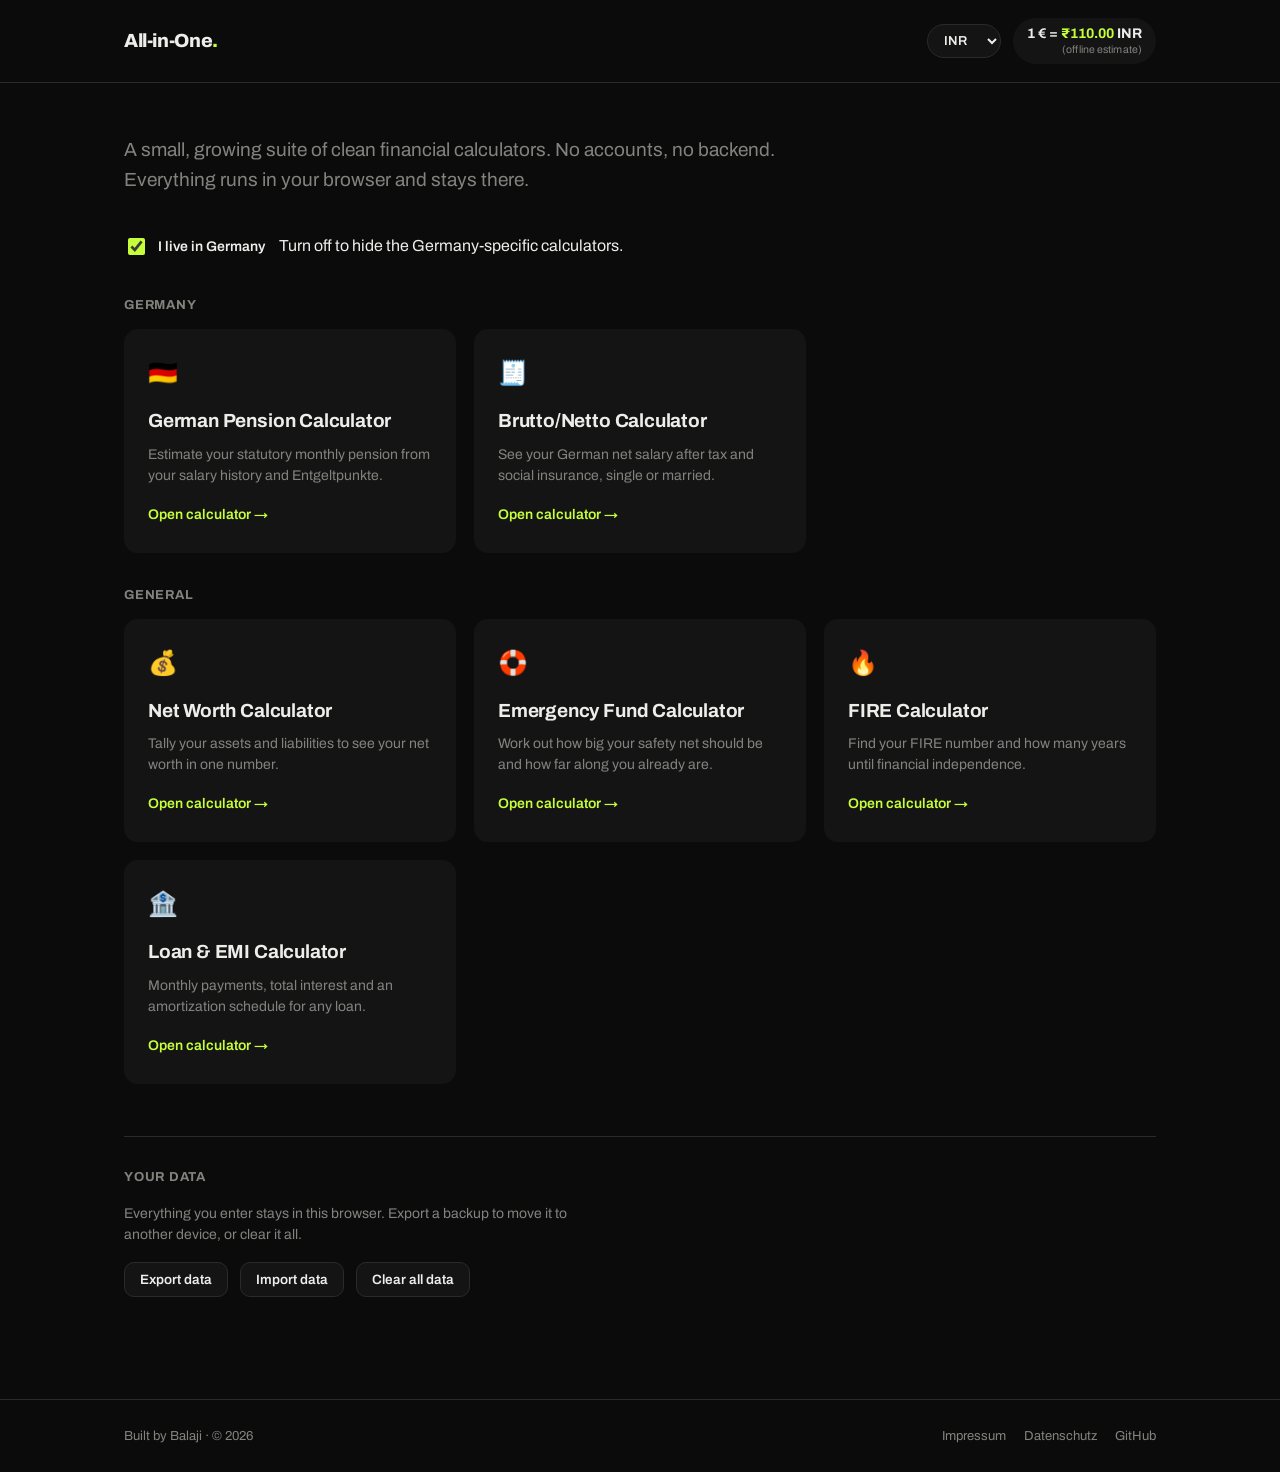
==== commit f0cf063a: "Remove Second Job calculator; restructure Brutto/Netto + fix Lohnsteuer base Part 1: remove /second-" ====
--- a/index.html
+++ b/index.html
@@ -56,12 +56,6 @@
           <p>See your German net salary after tax and social insurance, single or married.</p>
           <span class="go">Open calculator →</span>
         </a>
-        <a class="calc-card" data-calc="secondjob" href="second-job/">
-          <span class="calc-icon" aria-hidden="true">👔</span>
-          <h3>Second Job Tax Calculator</h3>
-          <p>How a Minijob or Steuerklasse VI second job is taxed, and your likely refund.</p>
-          <span class="go">Open calculator →</span>
-        </a>
       </section>
     </div>
 
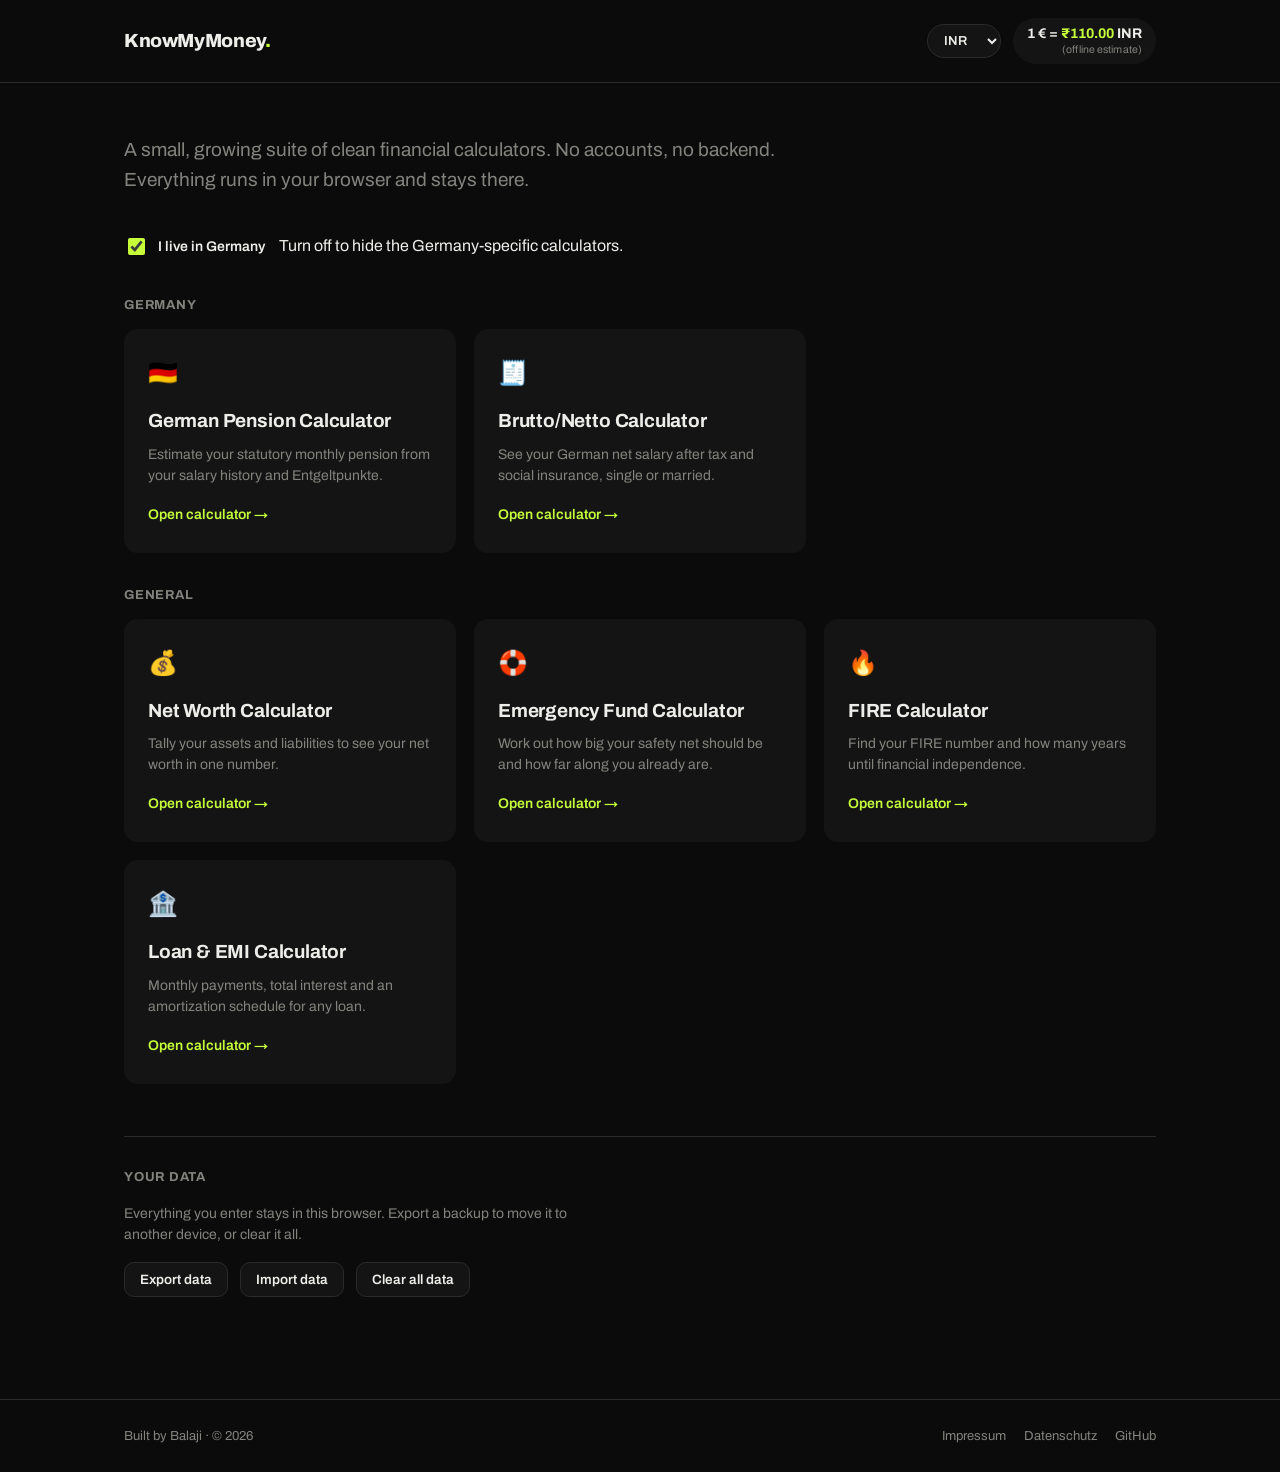
==== commit 9c2efa5f: "Rebrand to KnowMyMoney + FIRE share links, PWA, exact 2026 tax formula Part 1: Rebrand All-in-One ->" ====
--- a/index.html
+++ b/index.html
@@ -3,9 +3,25 @@
 <head>
 <meta charset="utf-8">
 <meta name="viewport" content="width=device-width, initial-scale=1">
-<title>All-in-One · financial calculators</title>
+<title>KnowMyMoney · Financial Calculators</title>
 <meta name="description" content="A small, growing suite of clean financial calculators. No accounts, no backend. Everything runs in your browser.">
 <meta name="theme-color" content="#0b0b0c">
+<link rel="canonical" href="https://knowmymoney.de/">
+<meta property="og:type" content="website">
+<meta property="og:site_name" content="KnowMyMoney">
+<meta property="og:title" content="KnowMyMoney · Financial Calculators">
+<meta property="og:description" content="A small, growing suite of clean financial calculators. No accounts, no backend. Everything runs in your browser.">
+<meta property="og:url" content="https://knowmymoney.de/">
+<meta property="og:image" content="https://knowmymoney.de/icons/icon-512.png">
+<meta name="twitter:card" content="summary">
+<meta name="twitter:title" content="KnowMyMoney · Financial Calculators">
+<meta name="twitter:description" content="A small, growing suite of clean financial calculators. No accounts, no backend. Everything runs in your browser.">
+<meta name="twitter:image" content="https://knowmymoney.de/icons/icon-512.png">
+<link rel="manifest" href="/manifest.json">
+<link rel="apple-touch-icon" href="/icons/icon-192.png">
+<meta name="apple-mobile-web-app-capable" content="yes">
+<meta name="apple-mobile-web-app-status-bar-style" content="black-translucent">
+<meta name="apple-mobile-web-app-title" content="KnowMyMoney">
 <link rel="preconnect" href="https://fonts.googleapis.com">
 <link rel="preconnect" href="https://fonts.gstatic.com" crossorigin>
 <link href="https://fonts.googleapis.com/css2?family=Archivo:wght@400;500;600;700;800&display=swap" rel="stylesheet">
--- a/shared/tokens.css
+++ b/shared/tokens.css
@@ -314,7 +314,7 @@
 .data-tools-msg.err{color:#ff6b6b;}
 .dash-cards{display:grid;grid-template-columns:repeat(auto-fit,minmax(240px,1fr));gap:18px;}
 .dash-card{background:var(--panel);border-radius:var(--radius);padding:24px;display:flex;flex-direction:column;}
-.dash-card .dash-label{font-size:13px;color:var(--muted);margin:0 0 8px;}
+.dash-card .dash-label{font-size:16.5px;font-weight:600;color:var(--text);margin:0 0 8px;}
 .dash-card .dash-big{
   font-size:clamp(27px,4.5vw,38px);font-weight:800;letter-spacing:-0.02em;
   color:var(--accent);line-height:1.05;font-variant-numeric:tabular-nums;
@@ -323,6 +323,17 @@
 /* margin-top:auto pins Recalculate to the bottom so links align across cards of unequal height */
 .dash-card .recalc{align-self:flex-start;margin-top:auto;padding-top:16px;font-size:13.5px;font-weight:600;color:var(--accent);}
 .dash-card .recalc:hover{text-decoration:none;color:var(--accent-dim);}
+
+/* Branded attribution bar rendered into the exported PNG (see home.js exportImage).
+   A thin divider sets it apart from the user's data above it. */
+.export-brand{
+  margin-top:22px;padding-top:16px;border-top:1px solid var(--line);
+  display:flex;flex-wrap:wrap;align-items:baseline;gap:6px 14px;
+}
+.export-brand-name{font-size:16px;font-weight:800;letter-spacing:-0.01em;color:var(--text);}
+.export-brand-dot{color:var(--accent);}
+.export-brand-domain{font-size:14px;font-weight:600;color:var(--accent);}
+.export-brand-tag{font-size:12.5px;color:var(--muted);margin-left:auto;}
 
 .synthesis{
   margin-top:20px;background:var(--panel-2);border-radius:var(--radius);
@@ -378,9 +389,8 @@
   border-bottom:1px solid var(--line);
 }
 .nw-row label{font-size:14px;color:var(--text);min-width:0;}
-.nw-row input{padding:8px 11px;min-width:0;}
-.nw-row input[type="number"]{width:100%;text-align:right;font-variant-numeric:tabular-nums;}
-.nw-row input[type="text"]{width:100%;}
+.nw-row input{padding:8px 11px;min-width:0;width:100%;}
+.nw-row input.amt{text-align:right;font-variant-numeric:tabular-nums;}
 .nw-subtotal{display:flex;justify-content:space-between;font-size:13px;color:var(--muted);padding-top:10px;font-variant-numeric:tabular-nums;}
 .nw-subtotal .amt{color:var(--text);font-weight:600;}
 
@@ -393,7 +403,7 @@
 .split-legend .dot.illiquid{background:var(--muted-2);}
 
 /* ---------- dashboard: pension sublabel + secondary leave line ---------- */
-.dash-label .dash-sublabel{font-weight:400;color:var(--muted);font-size:12px;}
+.dash-label .dash-sublabel{font-weight:400;color:var(--muted);font-size:13.5px;}
 .dash-card .dash-leave{margin-top:8px;padding-top:8px;border-top:1px solid var(--line);color:var(--muted);font-size:13px;font-variant-numeric:tabular-nums;}
 
 /* ---------- pension: two combined totals ---------- */
@@ -434,6 +444,68 @@
 }
 .nw-add-btn:hover{border-color:var(--accent);color:var(--accent);}
 
+/* ---------- plain-language explainer box (e.g. "What is FIRE?") ---------- */
+.explainer{
+  background:var(--panel);border:1px solid var(--line);border-radius:var(--radius);
+  padding:16px 18px;margin:0 0 22px;color:var(--muted);font-size:14.5px;line-height:1.6;
+}
+.explainer strong{color:var(--text);font-weight:700;}
+
+/* ---------- FIRE: dynamic "Your Investments" rows ---------- */
+/* Four columns share one grid so name / monthly / return / remove line up
+   across every row (starter + user-added), same alignment approach as .nw-row. */
+.fire-inv-head,.fire-inv-row{
+  display:grid;
+  grid-template-columns:minmax(0,1fr) 104px 70px 26px;
+  align-items:center;
+  column-gap:10px;
+}
+.fire-inv-head{
+  padding:0 0 6px;font-size:12px;color:var(--muted-2);text-transform:uppercase;letter-spacing:.04em;
+}
+.fire-inv-head span:nth-child(2),.fire-inv-head span:nth-child(3){text-align:right;}
+.fire-inv-row{padding:9px 0;border-bottom:1px solid var(--line);}
+.fire-inv-row input{padding:8px 10px;min-width:0;width:100%;}
+.fire-inv-row input.amt,.fire-inv-row input.rate{text-align:right;font-variant-numeric:tabular-nums;}
+
+/* withdrawal-rate field sitting inline with the 4% explanation */
+.fire-wr-field{display:flex;align-items:center;gap:10px;margin:10px 0 2px;}
+.fire-wr-field label{font-size:14px;color:var(--text);}
+.fire-wr-field input{width:84px;text-align:right;font-variant-numeric:tabular-nums;}
+.fire-grounding{
+  background:var(--panel-2);border-left:3px solid var(--accent);border-radius:8px;
+  padding:12px 14px;margin:0 0 18px;color:var(--text);font-size:14.5px;line-height:1.55;
+}
+.fire-multi-mult{color:var(--muted-2);font-size:12px;font-weight:400;}
+
+/* ---------- reusable "Share this result" component (shared/share.js) ---------- */
+.share-row{display:flex;flex-wrap:wrap;align-items:center;gap:10px;margin-top:16px;}
+.share-label{font-size:13px;color:var(--muted);width:100%;}
+.share-btn{
+  display:inline-flex;align-items:center;gap:7px;font-family:inherit;font-size:13.5px;font-weight:600;
+  padding:8px 13px;border-radius:10px;border:1px solid var(--line);background:var(--panel-2);
+  color:var(--text);cursor:pointer;transition:border-color .15s ease,color .15s ease;
+}
+.share-btn:hover{border-color:var(--accent);color:var(--accent);}
+.share-btn svg{width:16px;height:16px;flex:none;}
+.share-icons{display:flex;gap:8px;flex-wrap:wrap;}
+.share-icon-btn{
+  display:inline-flex;align-items:center;justify-content:center;width:38px;height:38px;
+  border-radius:10px;border:1px solid var(--line);background:var(--panel-2);color:var(--muted);
+  cursor:pointer;transition:border-color .15s ease,color .15s ease,background .15s ease;
+}
+.share-icon-btn svg{width:19px;height:19px;}
+.share-icon-btn:hover{border-color:var(--accent);color:var(--accent);}
+.share-msg{font-size:13px;color:var(--accent);opacity:0;transition:opacity .2s ease;width:100%;}
+.share-msg.show{opacity:1;}
+
+/* Banner shown when viewing a shared result (URL-provided, not the user's own data). */
+.shared-note{
+  background:var(--panel-2);border-left:3px solid var(--accent);border-radius:8px;
+  padding:10px 13px;margin:0 0 16px;color:var(--muted);font-size:13.5px;line-height:1.5;
+}
+.shared-note strong{color:var(--text);font-weight:600;}
+
 /* ---------- mode tabs (Single/Married etc.) ---------- */
 .mode-tabs{display:inline-flex;gap:4px;background:var(--panel);border-radius:999px;padding:4px;margin:0 0 28px;flex-wrap:wrap;}
 .mode-tab{
@@ -454,7 +526,7 @@
 
 /* ---------- loan: tenure row, amortization + compare tables ---------- */
 .tenure-row{display:flex;gap:10px;align-items:center;flex-wrap:wrap;}
-.tenure-row input[type="number"]{flex:1;min-width:90px;}
+.tenure-row input{flex:1;min-width:90px;}
 
 .amort-scroll{overflow-x:auto;margin-top:4px;}
 .amort-table{width:100%;border-collapse:collapse;font-size:13.5px;font-variant-numeric:tabular-nums;}
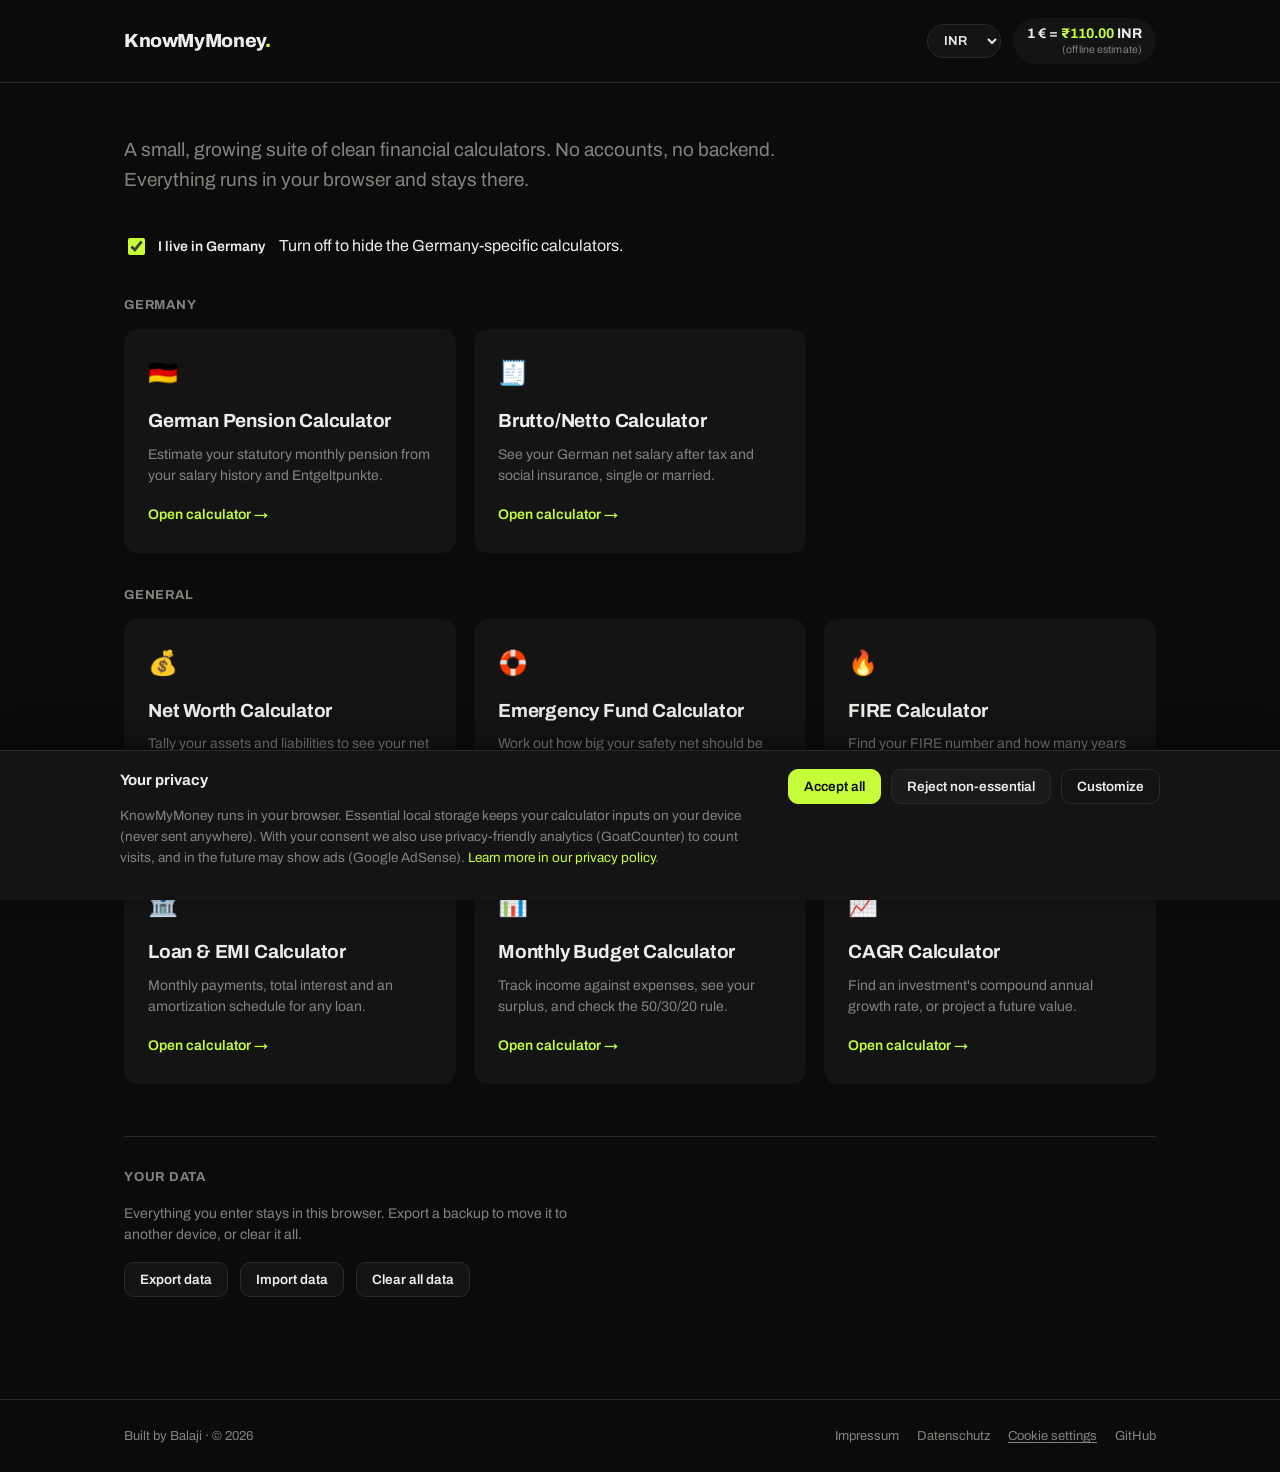
==== commit 16677ce1: "Add Monthly Budget and CAGR calculators (General group) Two new client-side calculators, same design" ====
--- a/index.html
+++ b/index.html
@@ -102,6 +102,18 @@
           <p>Monthly payments, total interest and an amortization schedule for any loan.</p>
           <span class="go">Open calculator →</span>
         </a>
+        <a class="calc-card" data-calc="budget" href="budget/">
+          <span class="calc-icon" aria-hidden="true">📊</span>
+          <h3>Monthly Budget Calculator</h3>
+          <p>Track income against expenses, see your surplus, and check the 50/30/20 rule.</p>
+          <span class="go">Open calculator →</span>
+        </a>
+        <a class="calc-card" data-calc="cagr" href="cagr/">
+          <span class="calc-icon" aria-hidden="true">📈</span>
+          <h3>CAGR Calculator</h3>
+          <p>Find an investment's compound annual growth rate, or project a future value.</p>
+          <span class="go">Open calculator →</span>
+        </a>
       </section>
     </div>
 
--- a/shared/tokens.css
+++ b/shared/tokens.css
@@ -94,7 +94,48 @@
 .site-footer .wrap{display:flex;align-items:center;justify-content:space-between;gap:14px;flex-wrap:wrap;}
 .site-footer a{color:var(--muted);}
 .site-footer a:hover{color:var(--accent);text-decoration:none;}
-.site-footer .legal-links{display:flex;gap:18px;flex-wrap:wrap;}
+.site-footer .legal-links{display:flex;gap:18px;flex-wrap:wrap;align-items:center;}
+/* footer button styled to match the legal text links */
+.site-footer .linklike{
+  background:none;border:0;padding:0;margin:0;font:inherit;color:var(--muted);
+  cursor:pointer;text-decoration:underline;text-underline-offset:2px;
+}
+.site-footer .linklike:hover{color:var(--accent);}
+
+/* ---------- cookie / consent banner ---------- */
+.consent-banner{
+  position:fixed;left:0;right:0;bottom:0;z-index:1000;
+  background:var(--panel);border-top:1px solid var(--line);
+  box-shadow:0 -10px 30px rgba(0,0,0,.45);
+  transform:translateY(110%);transition:transform .25s ease;
+}
+.consent-banner.open{transform:translateY(0);}
+.consent-inner{
+  max-width:1080px;margin:0 auto;padding:18px 20px;
+  display:flex;gap:20px;align-items:flex-start;justify-content:space-between;flex-wrap:wrap;
+}
+.consent-text{flex:1 1 420px;min-width:0;color:var(--muted);font-size:13.5px;line-height:1.55;}
+.consent-title{margin:0 0 4px;color:var(--text);font-weight:700;font-size:15px;}
+.consent-text a{color:var(--accent);}
+.consent-options{margin-top:12px;display:flex;flex-direction:column;gap:8px;}
+.consent-row{display:flex;gap:9px;align-items:flex-start;font-size:13px;color:var(--muted);cursor:pointer;}
+.consent-row input{margin-top:2px;accent-color:var(--accent);flex:none;}
+.consent-row strong{color:var(--text);font-weight:600;}
+.consent-actions{display:flex;gap:10px;flex-wrap:wrap;align-items:center;flex:0 0 auto;}
+.consent-btn{
+  font-family:inherit;font-size:13.5px;font-weight:600;padding:9px 15px;border-radius:10px;
+  border:1px solid var(--line);background:var(--panel-2);color:var(--text);cursor:pointer;
+  transition:border-color .15s ease,color .15s ease,background .15s ease;white-space:nowrap;
+}
+.consent-btn:hover{border-color:var(--accent);color:var(--accent);}
+.consent-btn.primary{background:var(--accent);border-color:var(--accent);color:#0b0b0c;}
+.consent-btn.primary:hover{background:var(--accent-dim);border-color:var(--accent-dim);color:#0b0b0c;}
+.consent-btn.ghost{background:none;}
+@media (max-width:640px){
+  .consent-inner{flex-direction:column;gap:14px;}
+  .consent-actions{width:100%;}
+  .consent-actions .consent-btn{flex:1 1 auto;text-align:center;}
+}
 
 /* ---------- hero ---------- */
 .hero{margin:24px 0 48px;}
@@ -568,3 +609,67 @@
 @media (max-width:520px){ .info-pop{max-width:72vw;} }
 
 .visually-hidden{position:absolute;width:1px;height:1px;overflow:hidden;clip:rect(0 0 0 0);}
+
+/* ---------- headline result colour states (keep the big size) ---------- */
+.result-big.result-good{color:var(--accent);font-size:clamp(34px,6vw,46px);font-weight:800;}
+.result-big.result-bad{color:#ff6b6b;font-size:clamp(34px,6vw,46px);font-weight:800;}
+
+/* ---------- budget calculator ---------- */
+/* Row grid: name / amount / bucket select / remove, all columns aligned. */
+.bud-head,.bud-row{
+  display:grid;
+  grid-template-columns:minmax(0,1fr) 92px 104px 26px;
+  align-items:center;
+  column-gap:10px;
+}
+.bud-head{padding:0 0 6px;font-size:12px;color:var(--muted-2);text-transform:uppercase;letter-spacing:.04em;}
+.bud-head span:nth-child(2){text-align:right;}
+.bud-row{padding:9px 0;border-bottom:1px solid var(--line);}
+.bud-row input{padding:8px 10px;min-width:0;width:100%;}
+.bud-row input.amt{text-align:right;font-variant-numeric:tabular-nums;}
+.bud-row .bud-bucket{padding:8px 8px;min-width:0;width:100%;font-size:13px;}
+@media (max-width:560px){
+  .bud-head{display:none;}
+  .bud-row{grid-template-columns:minmax(0,1fr) 78px 92px 24px;column-gap:7px;}
+}
+
+/* 50/30/20 comparison rows */
+.bud-rule-row{margin-bottom:14px;}
+.bud-rule-row:last-child{margin-bottom:0;}
+.bud-rule-top{display:flex;justify-content:space-between;align-items:baseline;gap:10px;margin-bottom:5px;}
+.bud-rule-name{font-weight:600;font-size:14px;}
+.bud-rule-fig{font-variant-numeric:tabular-nums;font-weight:700;font-size:14px;}
+.bud-rule-target{color:var(--muted-2);font-weight:400;font-size:12px;}
+/* track is overflow:visible so the 50/30/20 target marker can extend past it */
+.bud-track{position:relative;height:12px;border-radius:999px;background:var(--panel-2);}
+.bud-fill{position:absolute;left:0;top:0;bottom:0;border-radius:999px;background:var(--accent);transition:width .25s ease;}
+.bud-fill.ok{background:var(--accent);}
+.bud-fill.warn{background:#ff6b6b;}
+.bud-target-mark{position:absolute;top:-2px;bottom:-2px;width:2px;background:var(--text);opacity:.55;border-radius:2px;}
+.bud-rule-foot{display:flex;justify-content:space-between;align-items:center;gap:10px;margin-top:5px;}
+.bud-rule-amt{font-size:12px;color:var(--muted);font-variant-numeric:tabular-nums;}
+.bud-badge{font-size:11.5px;font-weight:600;padding:2px 8px;border-radius:999px;white-space:nowrap;}
+.bud-badge.ok{color:#0b0b0c;background:var(--accent);}
+.bud-badge.warn{color:#fff;background:#ff6b6b;}
+
+/* per-category breakdown bars */
+.bud-bar-row{margin-bottom:11px;}
+.bud-bar-row:last-child{margin-bottom:0;}
+.bud-bar-top{display:flex;justify-content:space-between;align-items:baseline;gap:10px;margin-bottom:4px;font-size:13px;}
+.bud-bar-name{font-weight:600;}
+.bud-bar-name::before{content:"";display:inline-block;width:9px;height:9px;border-radius:50%;margin-right:7px;vertical-align:middle;background:var(--muted);}
+.bud-bar-fig{color:var(--muted);font-variant-numeric:tabular-nums;}
+.bud-bar-row .bud-track{height:10px;}
+/* bucket colours: needs = lime, wants = blue-grey, savings = teal */
+.bucket-needs.bud-fill,.bud-bar-name.bucket-needs::before{background:var(--accent);}
+.bucket-wants.bud-fill,.bud-bar-name.bucket-wants::before{background:#8ab4ff;}
+.bucket-savings.bud-fill,.bud-bar-name.bucket-savings::before{background:#4fd6c4;}
+
+/* ---------- CAGR calculator ---------- */
+.cagr-chart{
+  display:flex;align-items:flex-end;gap:6px;height:150px;margin:6px 0 16px;
+  padding:10px 4px 0;border-bottom:1px solid var(--line);overflow-x:auto;
+}
+.cagr-col{flex:1 1 0;min-width:26px;display:flex;flex-direction:column;align-items:center;justify-content:flex-end;height:100%;}
+.cagr-col-bar{width:100%;max-width:34px;background:var(--accent);border-radius:6px 6px 0 0;min-height:2px;transition:height .25s ease;}
+.cagr-col-lbl{font-size:11px;color:var(--muted);margin-top:6px;}
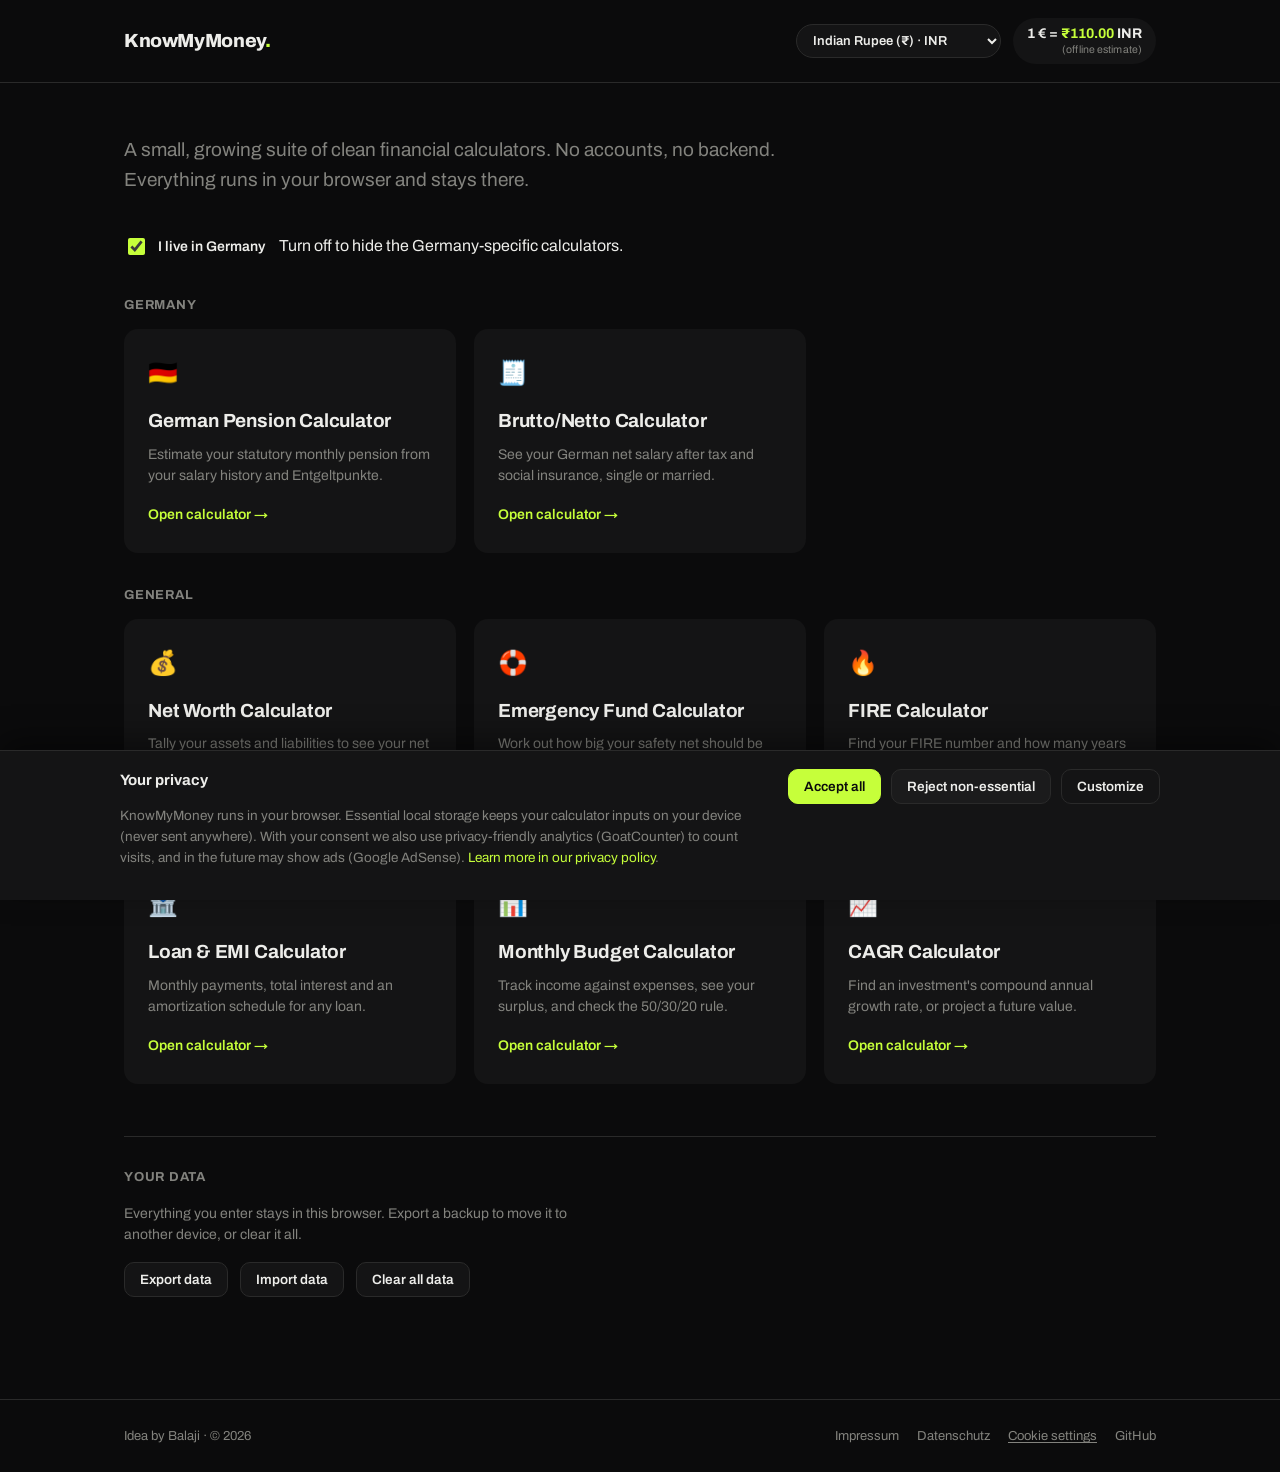
==== commit 0a5c6538: "Snapshot: stack the nudge's second line below the first (fix class collision) The synthesis "info" v" ====
--- a/index.html
+++ b/index.html
@@ -53,7 +53,7 @@
           <div class="dash-cards" id="dashCardsGeneral"></div>
         </div>
         <div class="synthesis" id="synthesis" hidden></div>
-        <div class="synthesis info" id="nwNudge" hidden></div>
+        <div class="synthesis note" id="nwNudge" hidden></div>
       </div>
     </section>
 
--- a/shared/tokens.css
+++ b/shared/tokens.css
@@ -51,6 +51,9 @@
   background:var(--panel);border:1px solid var(--line);color:var(--text);
   font-family:inherit;font-size:13px;font-weight:600;padding:8px 12px;border-radius:999px;cursor:pointer;
   transition:border-color .15s ease;
+  /* collapsed value is capped + ellipsised so long names don't stretch the header;
+     the open dropdown list still shows each option's full name and symbol */
+  max-width:210px;overflow:hidden;text-overflow:ellipsis;white-space:nowrap;
 }
 .currency-select:hover{border-color:var(--accent);}
 .currency-select:focus-visible{outline:2px solid var(--accent);outline-offset:2px;}
@@ -384,7 +387,7 @@
 .synthesis .lead .accent{color:var(--accent);}
 .synthesis .secondary{margin:8px 0 0;color:var(--muted);font-size:14px;line-height:1.5;}
 .synthesis.ok .lead{color:var(--accent);}
-.synthesis.info{border-left-color:var(--line);}
+.synthesis.note{border-left-color:var(--line);}
 
 /* ---------- pension net breakdown (receipt) ---------- */
 .receipt{display:flex;flex-direction:column;gap:12px;}
@@ -633,24 +636,22 @@
   .bud-row{grid-template-columns:minmax(0,1fr) 78px 92px 24px;column-gap:7px;}
 }
 
-/* 50/30/20 comparison rows */
-.bud-rule-row{margin-bottom:14px;}
-.bud-rule-row:last-child{margin-bottom:0;}
-.bud-rule-top{display:flex;justify-content:space-between;align-items:baseline;gap:10px;margin-bottom:5px;}
-.bud-rule-name{font-weight:600;font-size:14px;}
-.bud-rule-fig{font-variant-numeric:tabular-nums;font-weight:700;font-size:14px;}
-.bud-rule-target{color:var(--muted-2);font-weight:400;font-size:12px;}
-/* track is overflow:visible so the 50/30/20 target marker can extend past it */
+/* shared bar track (used by the per-category breakdown below) */
 .bud-track{position:relative;height:12px;border-radius:999px;background:var(--panel-2);}
 .bud-fill{position:absolute;left:0;top:0;bottom:0;border-radius:999px;background:var(--accent);transition:width .25s ease;}
-.bud-fill.ok{background:var(--accent);}
-.bud-fill.warn{background:#ff6b6b;}
-.bud-target-mark{position:absolute;top:-2px;bottom:-2px;width:2px;background:var(--text);opacity:.55;border-radius:2px;}
-.bud-rule-foot{display:flex;justify-content:space-between;align-items:center;gap:10px;margin-top:5px;}
-.bud-rule-amt{font-size:12px;color:var(--muted);font-variant-numeric:tabular-nums;}
-.bud-badge{font-size:11.5px;font-weight:600;padding:2px 8px;border-radius:999px;white-space:nowrap;}
-.bud-badge.ok{color:#0b0b0c;background:var(--accent);}
-.bud-badge.warn{color:#fff;background:#ff6b6b;}
+
+/* 50/30/20 donut pie + legend */
+.bud-pie-wrap{display:flex;align-items:center;gap:22px;flex-wrap:wrap;}
+.bud-pie-svg{width:156px;height:156px;flex:none;}
+.bud-pie-svg text{font-family:var(--font);}
+.bud-pie-center-num{fill:var(--text);font-size:30px;font-weight:800;}
+.bud-pie-center-sub{fill:var(--muted);font-size:12px;letter-spacing:.02em;}
+.bud-legend{flex:1 1 170px;min-width:150px;display:flex;flex-direction:column;gap:10px;}
+.bud-legend-row{display:flex;align-items:center;gap:9px;font-size:13.5px;}
+.bud-legend-dot{width:11px;height:11px;border-radius:3px;flex:none;}
+.bud-legend-name{font-weight:600;}
+.bud-legend-pct{margin-left:auto;font-weight:700;font-variant-numeric:tabular-nums;}
+.bud-legend-target{color:var(--muted-2);font-size:12px;font-variant-numeric:tabular-nums;white-space:nowrap;}
 
 /* per-category breakdown bars */
 .bud-bar-row{margin-bottom:11px;}
